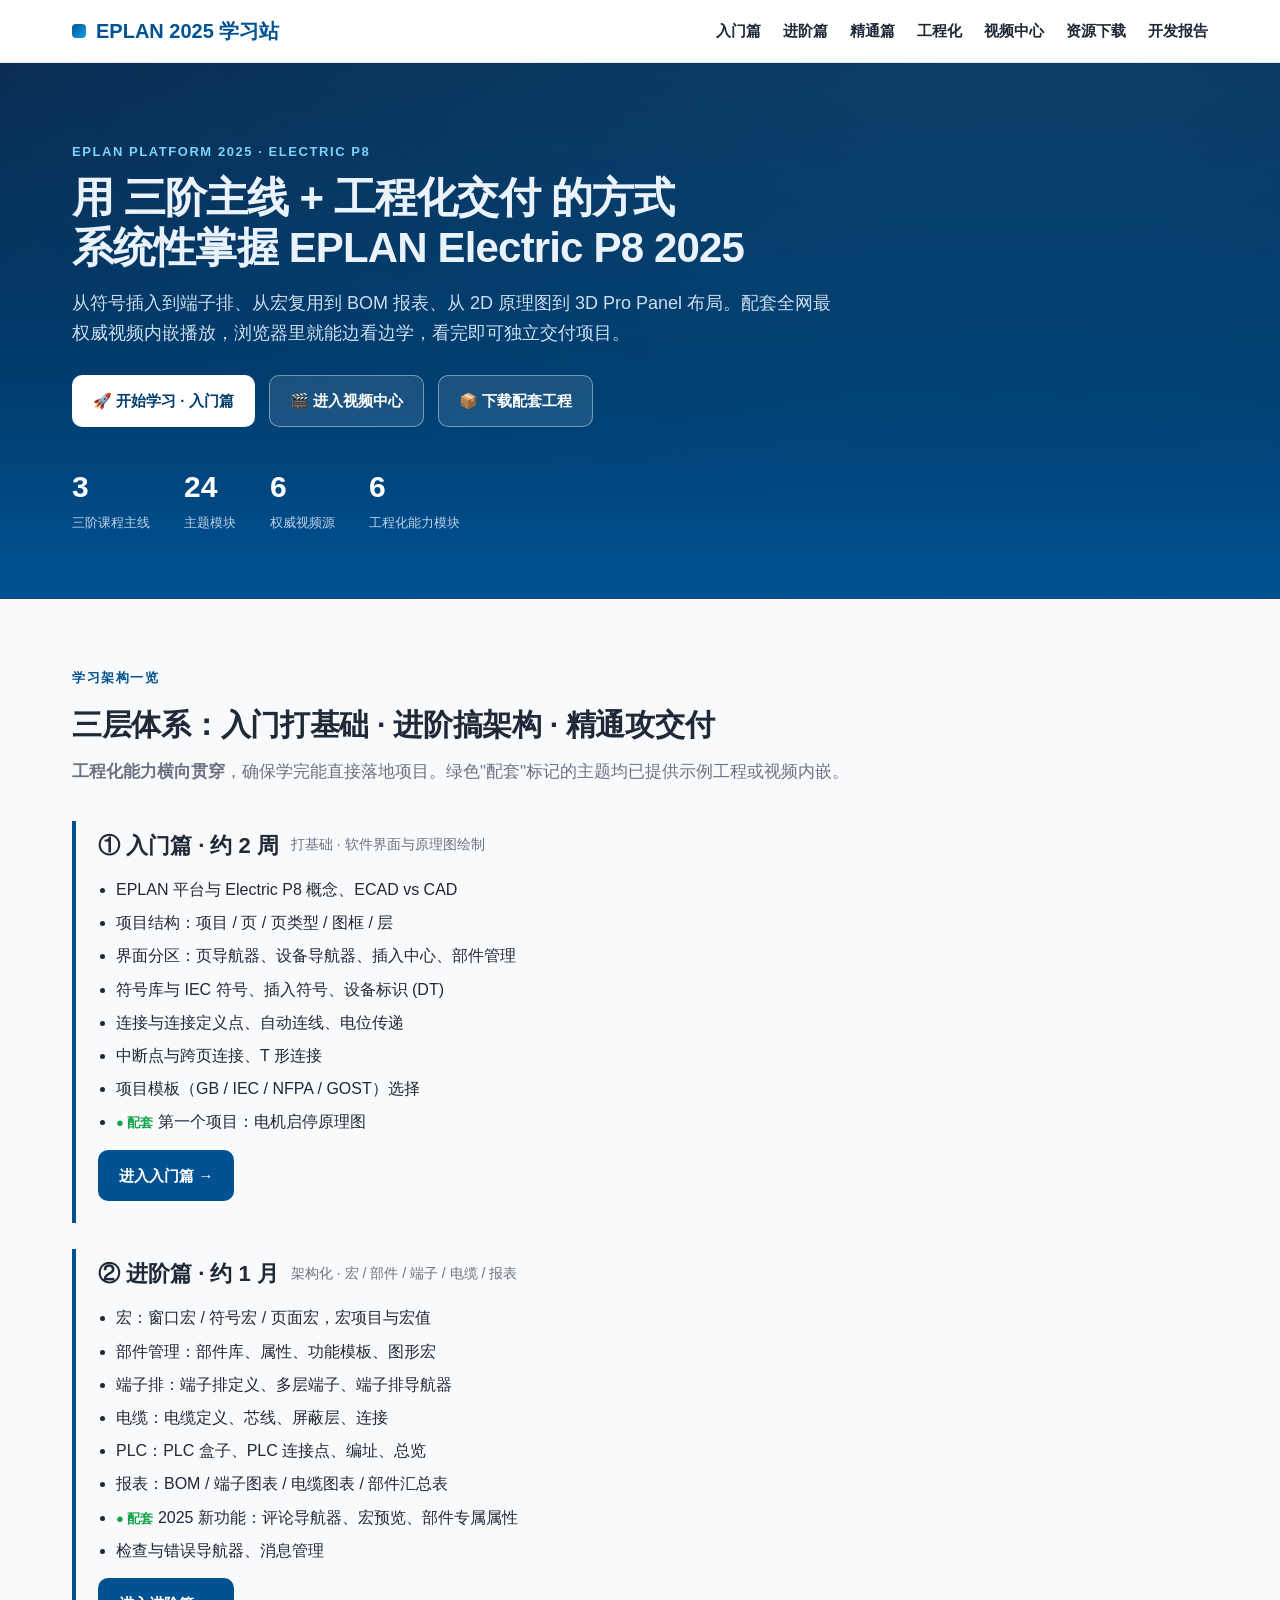
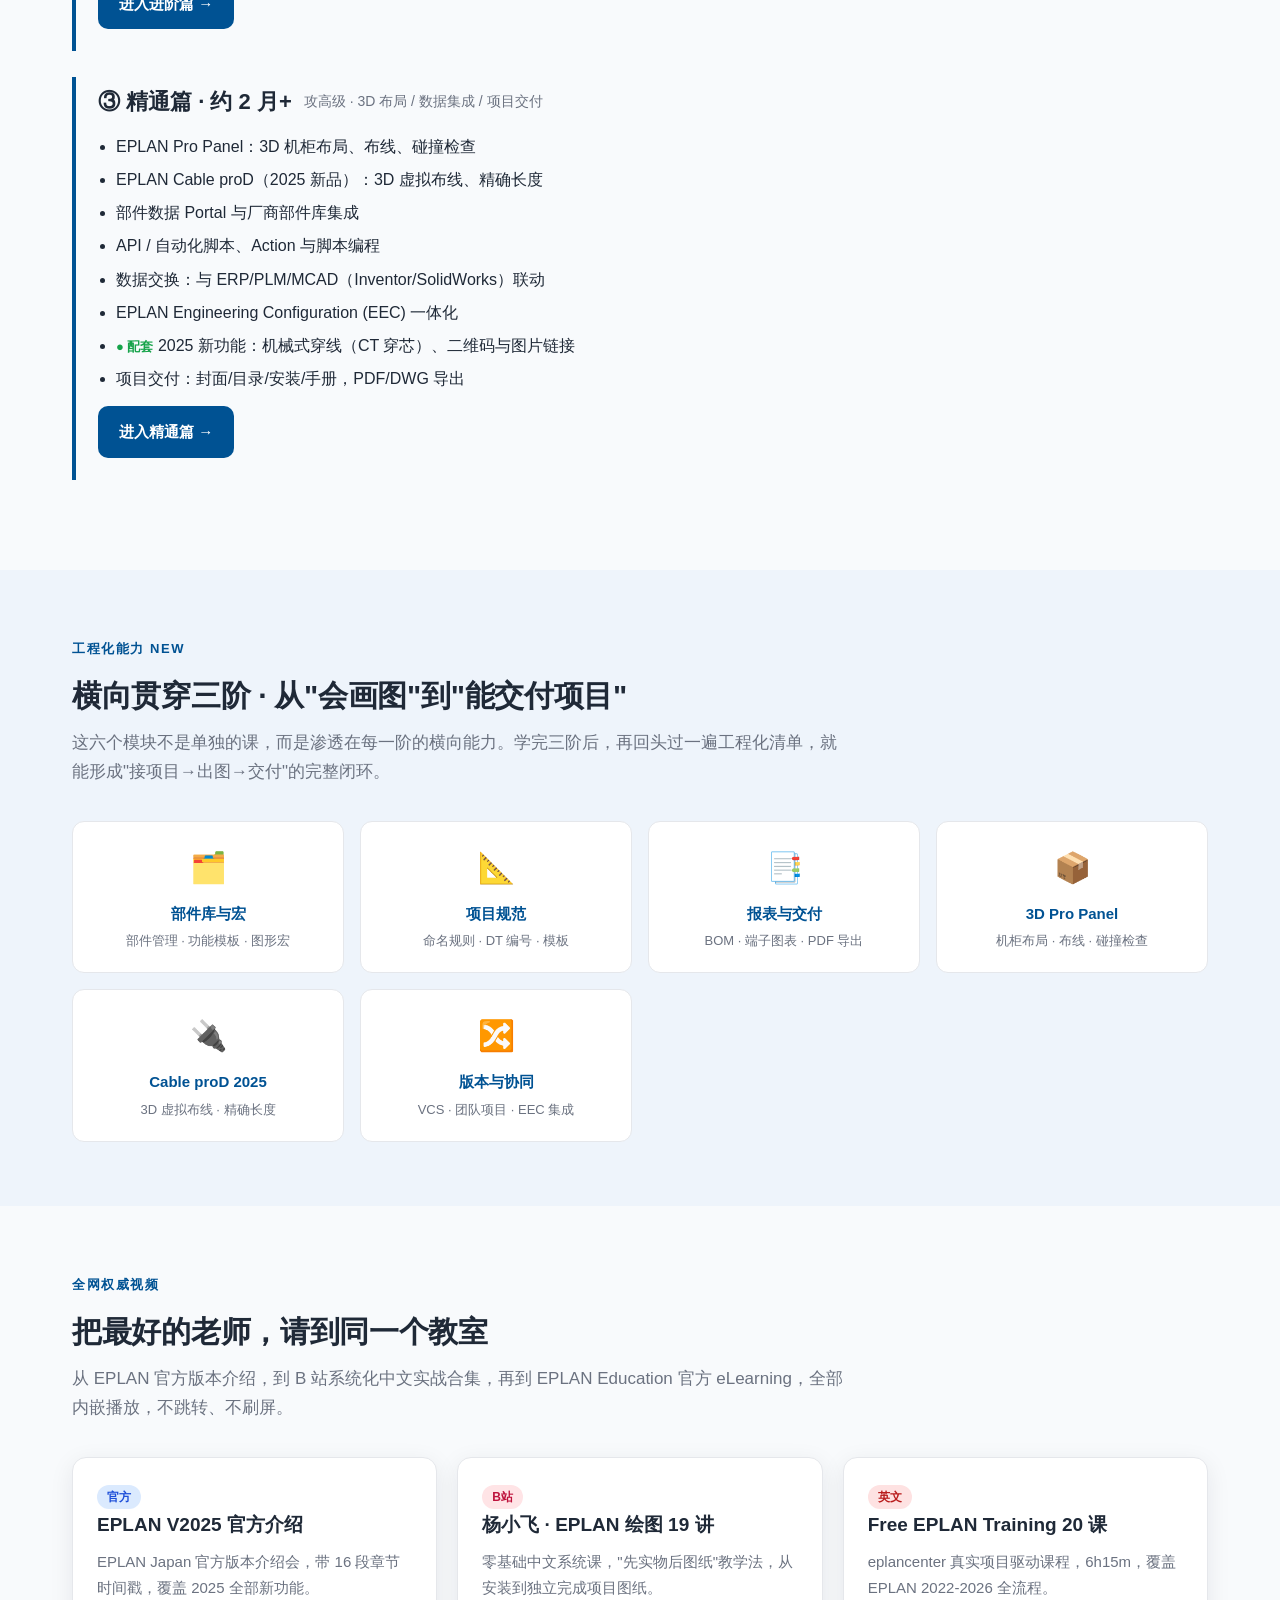
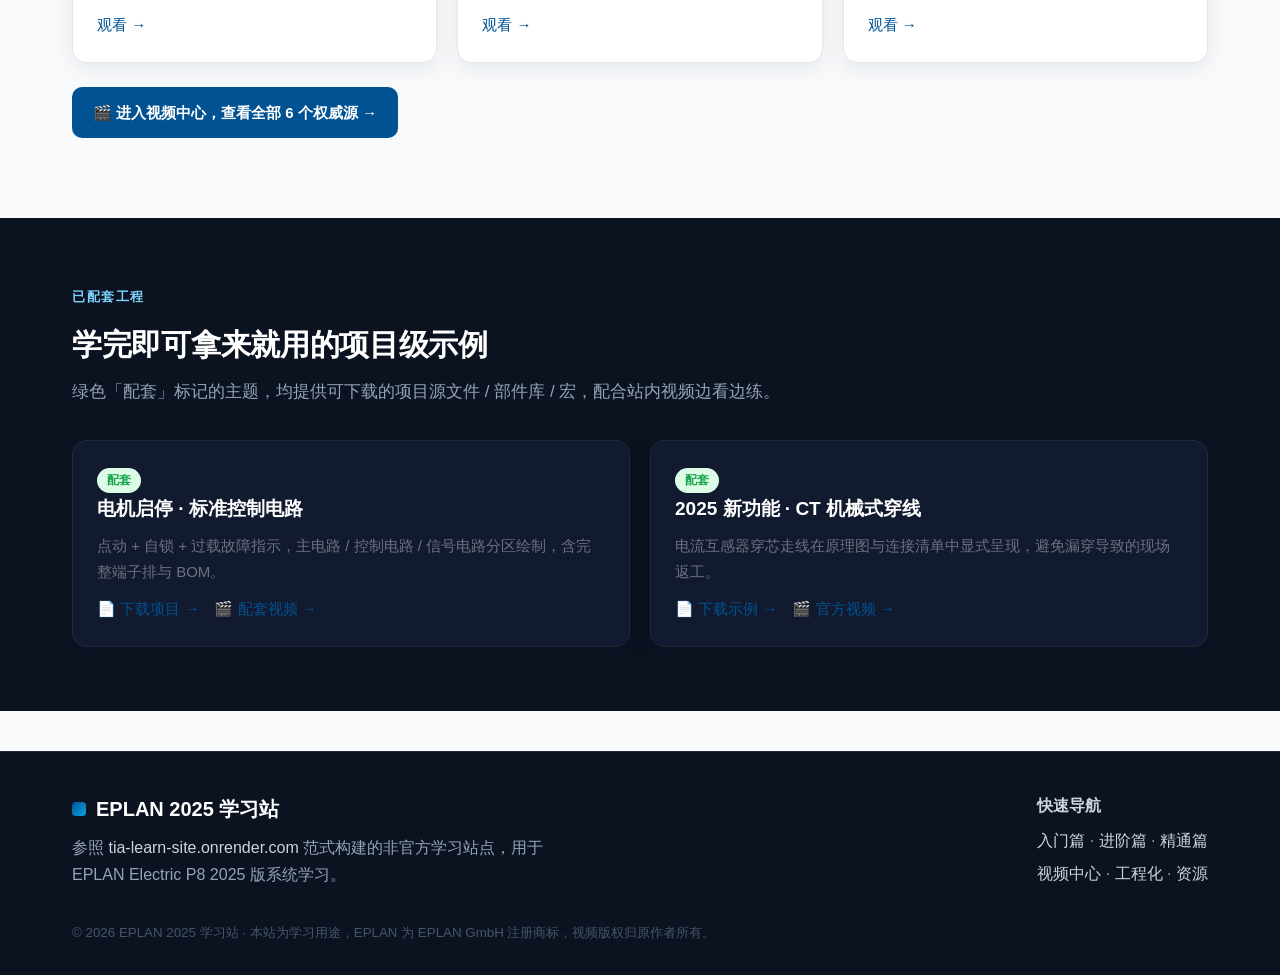
==== index.html @ db2e92e4 "init: EPLAN 2025 学习站 参照 tia-learn-site.onrender.com 范式构建的 EPLAN Electric P8 2025 静态学习站点，三阶主线(入门/进阶/精" ====
<!DOCTYPE html>
<html lang="zh-CN">
<head>
<meta charset="UTF-8">
<meta name="viewport" content="width=device-width, initial-scale=1.0">
<title>EPLAN 2025 学习站 · 三阶主线 + 工程化交付，系统掌握电气设计 ECAD</title>
<meta name="description" content="系统学习 EPLAN Electric P8 2025 版：入门 / 进阶 / 精通三阶主线，工程化能力横向贯穿，全网权威视频内嵌播放。">
<link rel="stylesheet" href="css/style.css">
</head>
<body>

<header class="nav">
  <div class="nav-inner">
    <a class="brand" href="index.html"><span class="dot"></span>EPLAN 2025 学习站</a>
    <nav class="nav-links">
      <a href="courses/beginner.html">入门篇</a>
      <a href="courses/intermediate.html">进阶篇</a>
      <a href="courses/advanced.html">精通篇</a>
      <a href="engineering/index.html">工程化</a>
      <a href="videos/index.html">视频中心</a>
      <a href="resources/index.html">资源下载</a>
      <a href="DEV_REPORT.md" target="_blank">开发报告</a>
    </nav>
  </div>
</header>

<section class="hero">
  <div class="wrap">
    <span class="eyebrow" style="color:#7dd3fc">EPLAN Platform 2025 · Electric P8</span>
    <h1>用 三阶主线 + 工程化交付 的方式<br>系统性掌握 EPLAN Electric P8 2025</h1>
    <p>从符号插入到端子排、从宏复用到 BOM 报表、从 2D 原理图到 3D Pro Panel 布局。配套全网最权威视频内嵌播放，浏览器里就能边看边学，看完即可独立交付项目。</p>
    <div class="cta">
      <a class="btn btn-primary" href="courses/beginner.html">🚀 开始学习 · 入门篇</a>
      <a class="btn btn-ghost" href="videos/index.html">🎬 进入视频中心</a>
      <a class="btn btn-ghost" href="resources/index.html">📦 下载配套工程</a>
    </div>
    <div class="stats">
      <div><div class="num">3</div><div class="lbl">三阶课程主线</div></div>
      <div><div class="num">24</div><div class="lbl">主题模块</div></div>
      <div><div class="num">6</div><div class="lbl">权威视频源</div></div>
      <div><div class="num">6</div><div class="lbl">工程化能力模块</div></div>
    </div>
  </div>
</section>

<main>

  <!-- 学习架构一览 -->
  <section class="section">
    <div class="wrap">
      <span class="eyebrow">学习架构一览</span>
      <h2>三层体系：入门打基础 · 进阶搞架构 · 精通攻交付</h2>
      <p class="lead"><strong>工程化能力横向贯穿</strong>，确保学完能直接落地项目。绿色"配套"标记的主题均已提供示例工程或视频内嵌。</p>

      <div class="stage">
        <div class="title"><h3>① 入门篇 · 约 2 周</h3><span class="meta">打基础 · 软件界面与原理图绘制</span></div>
        <ul>
          <li>EPLAN 平台与 Electric P8 概念、ECAD vs CAD</li>
          <li>项目结构：项目 / 页 / 页类型 / 图框 / 层</li>
          <li>界面分区：页导航器、设备导航器、插入中心、部件管理</li>
          <li>符号库与 IEC 符号、插入符号、设备标识 (DT)</li>
          <li>连接与连接定义点、自动连线、电位传递</li>
          <li>中断点与跨页连接、T 形连接</li>
          <li>项目模板（GB / IEC / NFPA / GOST）选择</li>
          <li><span class="配套-mark">● 配套</span> 第一个项目：电机启停原理图</li>
        </ul>
        <p style="margin-top:14px"><a class="btn btn-brand" href="courses/beginner.html">进入入门篇 →</a></p>
      </div>

      <div class="stage">
        <div class="title"><h3>② 进阶篇 · 约 1 月</h3><span class="meta">架构化 · 宏 / 部件 / 端子 / 电缆 / 报表</span></div>
        <ul>
          <li>宏：窗口宏 / 符号宏 / 页面宏，宏项目与宏值</li>
          <li>部件管理：部件库、属性、功能模板、图形宏</li>
          <li>端子排：端子排定义、多层端子、端子排导航器</li>
          <li>电缆：电缆定义、芯线、屏蔽层、连接</li>
          <li>PLC：PLC 盒子、PLC 连接点、编址、总览</li>
          <li>报表：BOM / 端子图表 / 电缆图表 / 部件汇总表</li>
          <li><span class="配套-mark">● 配套</span> 2025 新功能：评论导航器、宏预览、部件专属属性</li>
          <li>检查与错误导航器、消息管理</li>
        </ul>
        <p style="margin-top:14px"><a class="btn btn-brand" href="courses/intermediate.html">进入进阶篇 →</a></p>
      </div>

      <div class="stage">
        <div class="title"><h3>③ 精通篇 · 约 2 月+</h3><span class="meta">攻高级 · 3D 布局 / 数据集成 / 项目交付</span></div>
        <ul>
          <li>EPLAN Pro Panel：3D 机柜布局、布线、碰撞检查</li>
          <li>EPLAN Cable proD（2025 新品）：3D 虚拟布线、精确长度</li>
          <li>部件数据 Portal 与厂商部件库集成</li>
          <li>API / 自动化脚本、Action 与脚本编程</li>
          <li>数据交换：与 ERP/PLM/MCAD（Inventor/SolidWorks）联动</li>
          <li>EPLAN Engineering Configuration (EEC) 一体化</li>
          <li><span class="配套-mark">● 配套</span> 2025 新功能：机械式穿线（CT 穿芯）、二维码与图片链接</li>
          <li>项目交付：封面/目录/安装/手册，PDF/DWG 导出</li>
        </ul>
        <p style="margin-top:14px"><a class="btn btn-brand" href="courses/advanced.html">进入精通篇 →</a></p>
      </div>
    </div>
  </section>

  <!-- 工程化能力 -->
  <section class="section" style="background:#eef4fb">
    <div class="wrap">
      <span class="eyebrow">工程化能力 NEW</span>
      <h2>横向贯穿三阶 · 从"会画图"到"能交付项目"</h2>
      <p class="lead">这六个模块不是单独的课，而是渗透在每一阶的横向能力。学完三阶后，再回头过一遍工程化清单，就能形成"接项目→出图→交付"的完整闭环。</p>
      <div class="eng-grid">
        <a class="eng-card" href="engineering/index.html#parts">
          <div class="ico">🗂️</div>
          <h4>部件库与宏</h4>
          <p>部件管理 · 功能模板 · 图形宏</p>
        </a>
        <a class="eng-card" href="engineering/index.html#spec">
          <div class="ico">📐</div>
          <h4>项目规范</h4>
          <p>命名规则 · DT 编号 · 模板</p>
        </a>
        <a class="eng-card" href="engineering/index.html#report">
          <div class="ico">📑</div>
          <h4>报表与交付</h4>
          <p>BOM · 端子图表 · PDF 导出</p>
        </a>
        <a class="eng-card" href="engineering/index.html#propanel">
          <div class="ico">📦</div>
          <h4>3D Pro Panel</h4>
          <p>机柜布局 · 布线 · 碰撞检查</p>
        </a>
        <a class="eng-card" href="engineering/index.html#cable">
          <div class="ico">🔌</div>
          <h4>Cable proD 2025</h4>
          <p>3D 虚拟布线 · 精确长度</p>
        </a>
        <a class="eng-card" href="engineering/index.html#vcs">
          <div class="ico">🔀</div>
          <h4>版本与协同</h4>
          <p>VCS · 团队项目 · EEC 集成</p>
        </a>
      </div>
    </div>
  </section>

  <!-- 视频入口 -->
  <section class="section">
    <div class="wrap">
      <span class="eyebrow">全网权威视频</span>
      <h2>把最好的老师，请到同一个教室</h2>
      <p class="lead">从 EPLAN 官方版本介绍，到 B 站系统化中文实战合集，再到 EPLAN Education 官方 eLearning，全部内嵌播放，不跳转、不刷屏。</p>
      <div class="grid g3">
        <div class="card">
          <span class="badge official">官方</span>
          <h3>EPLAN V2025 官方介绍</h3>
          <p>EPLAN Japan 官方版本介绍会，带 16 段章节时间戳，覆盖 2025 全部新功能。</p>
          <p style="margin-top:12px"><a href="videos/index.html#v1">观看 →</a></p>
        </div>
        <div class="card">
          <span class="badge bili">B站</span>
          <h3>杨小飞 · EPLAN 绘图 19 讲</h3>
          <p>零基础中文系统课，"先实物后图纸"教学法，从安装到独立完成项目图纸。</p>
          <p style="margin-top:12px"><a href="videos/index.html#v2">观看 →</a></p>
        </div>
        <div class="card">
          <span class="badge yt">英文</span>
          <h3>Free EPLAN Training 20 课</h3>
          <p>eplancenter 真实项目驱动课程，6h15m，覆盖 EPLAN 2022-2026 全流程。</p>
          <p style="margin-top:12px"><a href="videos/index.html#v3">观看 →</a></p>
        </div>
      </div>
      <p style="margin-top:24px"><a class="btn btn-brand" href="videos/index.html">🎬 进入视频中心，查看全部 6 个权威源 →</a></p>
    </div>
  </section>

  <!-- 已配套可交互工程 -->
  <section class="section" style="background:#0b1220;color:#e2e8f0">
    <div class="wrap">
      <span class="eyebrow" style="color:#7dd3fc">已配套工程</span>
      <h2 style="color:#fff">学完即可拿来就用的项目级示例</h2>
      <p class="lead" style="color:#94a3b8">绿色「配套」标记的主题，均提供可下载的项目源文件 / 部件库 / 宏，配合站内视频边看边练。</p>
      <div class="grid g2">
        <div class="card" style="background:#111a2e;border-color:#1f2937;color:#cbd5e1">
          <span class="badge 配套">配套</span>
          <h3 style="color:#fff">电机启停 · 标准控制电路</h3>
          <p>点动 + 自锁 + 过载故障指示，主电路 / 控制电路 / 信号电路分区绘制，含完整端子排与 BOM。</p>
          <p style="margin-top:12px"><a href="resources/index.html#motor">📄 下载项目 →</a>　<a href="videos/index.html#v2-6">🎬 配套视频 →</a></p>
        </div>
        <div class="card" style="background:#111a2e;border-color:#1f2937;color:#cbd5e1">
          <span class="badge 配套">配套</span>
          <h3 style="color:#fff">2025 新功能 · CT 机械式穿线</h3>
          <p>电流互感器穿芯走线在原理图与连接清单中显式呈现，避免漏穿导致的现场返工。</p>
          <p style="margin-top:12px"><a href="resources/index.html#ct">📄 下载示例 →</a>　<a href="videos/index.html#v5">🎬 官方视频 →</a></p>
        </div>
      </div>
    </div>
  </section>

</main>

<footer class="footer">
  <div class="wrap">
    <div>
      <a class="brand" href="index.html" style="color:#fff"><span class="dot"></span>EPLAN 2025 学习站</a>
      <p style="margin-top:8px;max-width:520px">参照 <a href="https://tia-learn-site.onrender.com/" target="_blank">tia-learn-site.onrender.com</a> 范式构建的非官方学习站点，用于 EPLAN Electric P8 2025 版系统学习。</p>
    </div>
    <div>
      <p style="margin:0 0 8px;font-weight:700;color:#cbd5e1">快速导航</p>
      <p style="margin:0"><a href="courses/beginner.html">入门篇</a> · <a href="courses/intermediate.html">进阶篇</a> · <a href="courses/advanced.html">精通篇</a></p>
      <p style="margin:6px 0 0"><a href="videos/index.html">视频中心</a> · <a href="engineering/index.html">工程化</a> · <a href="resources/index.html">资源</a></p>
    </div>
  </div>
  <div class="wrap"><small>© 2026 EPLAN 2025 学习站 · 本站为学习用途，EPLAN 为 EPLAN GmbH 注册商标，视频版权归原作者所有。</small></div>
</footer>

</body>
</html>
---- css/style.css ----
/* EPLAN 2025 学习站 · 统一样式 */
:root{
  --brand:#005293;        /* EPLAN 品牌蓝 */
  --brand-dark:#003d6e;
  --ink:#1f2937;          /* 工程灰 */
  --muted:#6b7280;
  --line:#e5e7eb;
  --bg:#f8fafc;
  --card:#ffffff;
  --accent:#0ea5e9;
  --配套:#16a34a;          /* 配套标记绿 */
  --配套-bg:#dcfce7;
  --warn:#d97706;
  --radius:14px;
  --shadow:0 6px 24px rgba(15,23,42,.08);
  --shadow-lg:0 14px 40px rgba(15,23,42,.12);
}
*{box-sizing:border-box}
html{scroll-behavior:smooth}
body{
  margin:0;
  font-family:"PingFang SC","Microsoft YaHei","Segoe UI",Roboto,-apple-system,BlinkMacSystemFont,sans-serif;
  color:var(--ink);
  background:var(--bg);
  line-height:1.7;
  -webkit-font-smoothing:antialiased;
}
a{color:var(--brand);text-decoration:none}
a:hover{color:var(--brand-dark);text-decoration:underline}
img{max-width:100%;display:block}
code,pre,.mono{font-family:"JetBrains Mono","Consolas","Courier New",monospace}

/* 顶部导航 */
.nav{
  position:sticky;top:0;z-index:50;
  background:rgba(255,255,255,.92);
  backdrop-filter:saturate(180%) blur(10px);
  border-bottom:1px solid var(--line);
}
.nav-inner{
  max-width:1180px;margin:0 auto;padding:14px 22px;
  display:flex;align-items:center;gap:26px;
}
.brand{display:flex;align-items:center;gap:10px;font-weight:800;font-size:20px;color:var(--brand)}
.brand .dot{width:14px;height:14px;border-radius:4px;background:linear-gradient(135deg,var(--brand),var(--accent))}
.nav-links{display:flex;gap:22px;margin-left:auto;flex-wrap:wrap}
.nav-links a{color:var(--ink);font-weight:600;font-size:15px}
.nav-links a:hover{color:var(--brand);text-decoration:none}

/* 通用容器 */
.wrap{max-width:1180px;margin:0 auto;padding:0 22px}
.section{padding:64px 0}
.section h2{font-size:30px;margin:0 0 8px;letter-spacing:-.01em}
.section .lead{color:var(--muted);font-size:17px;margin:0 0 34px;max-width:780px}
.eyebrow{display:inline-block;color:var(--brand);font-weight:700;letter-spacing:.12em;font-size:13px;text-transform:uppercase;margin-bottom:10px}

/* Hero */
.hero{
  background:
    radial-gradient(1200px 500px at 80% -10%,rgba(14,165,233,.18),transparent),
    linear-gradient(180deg,#0a2a4f 0%,var(--brand-dark) 60%,var(--brand) 100%);
  color:#eaf2fb;
  padding:74px 0 64px;
  border-bottom:1px solid rgba(255,255,255,.08);
}
.hero h1{font-size:42px;line-height:1.2;margin:0 0 14px;max-width:880px;letter-spacing:-.02em}
.hero p{font-size:18px;color:#cdddf0;margin:0 0 26px;max-width:760px}
.hero .cta{display:flex;gap:14px;flex-wrap:wrap}
.btn{
  display:inline-flex;align-items:center;gap:8px;
  padding:12px 20px;border-radius:10px;font-weight:700;font-size:15px;
  border:1px solid transparent;cursor:pointer;text-decoration:none;
  transition:transform .15s,box-shadow .15s;
}
.btn:hover{text-decoration:none;transform:translateY(-1px)}
.btn-primary{background:#fff;color:var(--brand-dark)}
.btn-primary:hover{box-shadow:0 10px 24px rgba(0,0,0,.25)}
.btn-ghost{background:rgba(255,255,255,.1);color:#fff;border-color:rgba(255,255,255,.4)}
.btn-ghost:hover{background:rgba(255,255,255,.18)}
.btn-brand{background:var(--brand);color:#fff}
.btn-brand:hover{background:var(--brand-dark)}

/* 统计条 */
.stats{display:flex;gap:34px;flex-wrap:wrap;margin-top:34px}
.stats .num{font-size:30px;font-weight:800;color:#fff}
.stats .lbl{font-size:13px;color:#bcd2ea}

/* 卡片网格 */
.grid{display:grid;gap:20px}
.g3{grid-template-columns:repeat(3,1fr)}
.g2{grid-template-columns:repeat(2,1fr)}
.card{
  background:var(--card);border:1px solid var(--line);border-radius:var(--radius);
  padding:24px;box-shadow:var(--shadow);transition:transform .18s,box-shadow .18s;
}
.card:hover{transform:translateY(-3px);box-shadow:var(--shadow-lg)}
.card h3{margin:0 0 8px;font-size:19px}
.card p{margin:0;color:var(--muted);font-size:15px}
.card .tag{display:inline-block;font-size:12px;font-weight:700;color:var(--配套);background:var(--配套-bg);padding:2px 10px;border-radius:999px;margin-bottom:10px}
.card .num-badge{display:inline-flex;align-items:center;justify-content:center;width:34px;height:34px;border-radius:9px;background:var(--brand);color:#fff;font-weight:800;margin-bottom:12px}

/* 三阶主线 */
.stage{
  border-left:4px solid var(--brand);padding:6px 0 6px 22px;margin-bottom:26px;
}
.stage .title{display:flex;align-items:center;gap:12px;flex-wrap:wrap}
.stage h3{margin:0;font-size:22px}
.stage .meta{color:var(--muted);font-size:14px}
.stage ul{margin:12px 0 0;padding-left:18px}
.stage li{margin:6px 0}
.stage .配套-mark{color:var(--配套);font-weight:700;font-size:13px}

/* 工程化能力横向模块 */
.eng-grid{display:grid;grid-template-columns:repeat(4,1fr);gap:16px}
.eng-card{
  background:var(--card);border:1px solid var(--line);border-radius:12px;padding:20px;text-align:center;
  transition:transform .15s,box-shadow .15s;
}
.eng-card:hover{transform:translateY(-2px);box-shadow:var(--shadow)}
.eng-card .ico{font-size:30px;margin-bottom:8px}
.eng-card h4{margin:6px 0 4px;font-size:15px}
.eng-card p{margin:0;font-size:13px;color:var(--muted)}

/* 视频区 */
.video-frame{
  position:relative;width:100%;padding-top:56.25%;border-radius:12px;overflow:hidden;
  background:#000;box-shadow:var(--shadow-lg);border:1px solid var(--line);
}
.video-frame iframe{position:absolute;inset:0;width:100%;height:100%;border:0}
.video-card{background:var(--card);border:1px solid var(--line);border-radius:var(--radius);overflow:hidden;box-shadow:var(--shadow)}
.video-card .body{padding:18px 20px}
.video-card h3{margin:0 0 6px;font-size:18px}
.video-card .meta{display:flex;gap:10px;flex-wrap:wrap;color:var(--muted);font-size:13px;margin-bottom:10px}
.badge{display:inline-block;font-size:12px;font-weight:700;padding:2px 10px;border-radius:999px}
.badge.official{background:#dbeafe;color:#1d4ed8}
.badge.bili{background:#ffe4e6;color:#be123c}
.badge.yt{background:#fee2e2;color:#b91c1c}
.badge.vimeo{background:#e0e7ff;color:#4338ca}
.badge.配套{background:var(--配套-bg);color:var(--配套)}

/* 章节时间戳列表 */
.chapters{margin-top:14px;border-top:1px dashed var(--line);padding-top:12px}
.chapters li{margin:6px 0;font-size:14px;color:var(--ink);cursor:pointer}
.chapters li:hover{color:var(--brand)}
.chapters .t{display:inline-block;width:60px;color:var(--muted);font-family:"JetBrains Mono",monospace;font-size:13px}

/* 播放列表 */
.playlist{display:flex;flex-direction:column;gap:10px}
.playlist .item{
  display:flex;gap:12px;padding:10px 12px;border:1px solid var(--line);border-radius:10px;background:#fff;cursor:pointer;
  transition:background .15s,border-color .15s;
}
.playlist .item:hover{background:#f1f5f9;border-color:var(--brand)}
.playlist .item.active{background:#eff6ff;border-color:var(--brand)}
.playlist .item .idx{font-weight:800;color:var(--brand);min-width:26px}
.playlist .item .ttl{font-weight:600;font-size:14px}
.playlist .item .dur{color:var(--muted);font-size:12px;margin-left:auto}

/* 引导卡片（外链课程） */
.link-card{
  display:flex;gap:16px;align-items:flex-start;background:#fff;border:1px solid var(--line);
  border-radius:12px;padding:18px 20px;transition:transform .15s,box-shadow .15s;
}
.link-card:hover{transform:translateY(-2px);box-shadow:var(--shadow)}
.link-card .ico{font-size:28px}
.link-card h4{margin:0 0 4px}
.link-card p{margin:0;color:var(--muted);font-size:14px}

/* 页脚 */
.footer{background:#0b1220;color:#94a3b8;padding:40px 0 30px;margin-top:40px;border-top:1px solid #1f2937}
.footer a{color:#cbd5e1}
.footer .wrap{display:flex;justify-content:space-between;gap:20px;flex-wrap:wrap}
.footer small{display:block;margin-top:18px;color:#475569}

/* 标签切换 */
.tabs{display:flex;gap:8px;flex-wrap:wrap;margin-bottom:22px}
.tab{
  padding:9px 16px;border-radius:999px;border:1px solid var(--line);background:#fff;cursor:pointer;
  font-weight:600;font-size:14px;color:var(--ink);transition:all .15s;
}
.tab.active{background:var(--brand);color:#fff;border-color:var(--brand)}
.tab:hover{border-color:var(--brand)}
.panel{display:none}
.panel.active{display:block}

/* 响应式 */
@media (max-width:1024px){
  .g3{grid-template-columns:repeat(2,1fr)}
  .eng-grid{grid-template-columns:repeat(2,1fr)}
}
@media (max-width:768px){
  .hero h1{font-size:30px}
  .hero p{font-size:16px}
  .g3,.g2,.eng-grid{grid-template-columns:1fr}
  .nav-inner{flex-wrap:wrap;gap:14px}
  .nav-links{margin-left:0;width:100%;justify-content:flex-start}
  .section h2{font-size:24px}
}
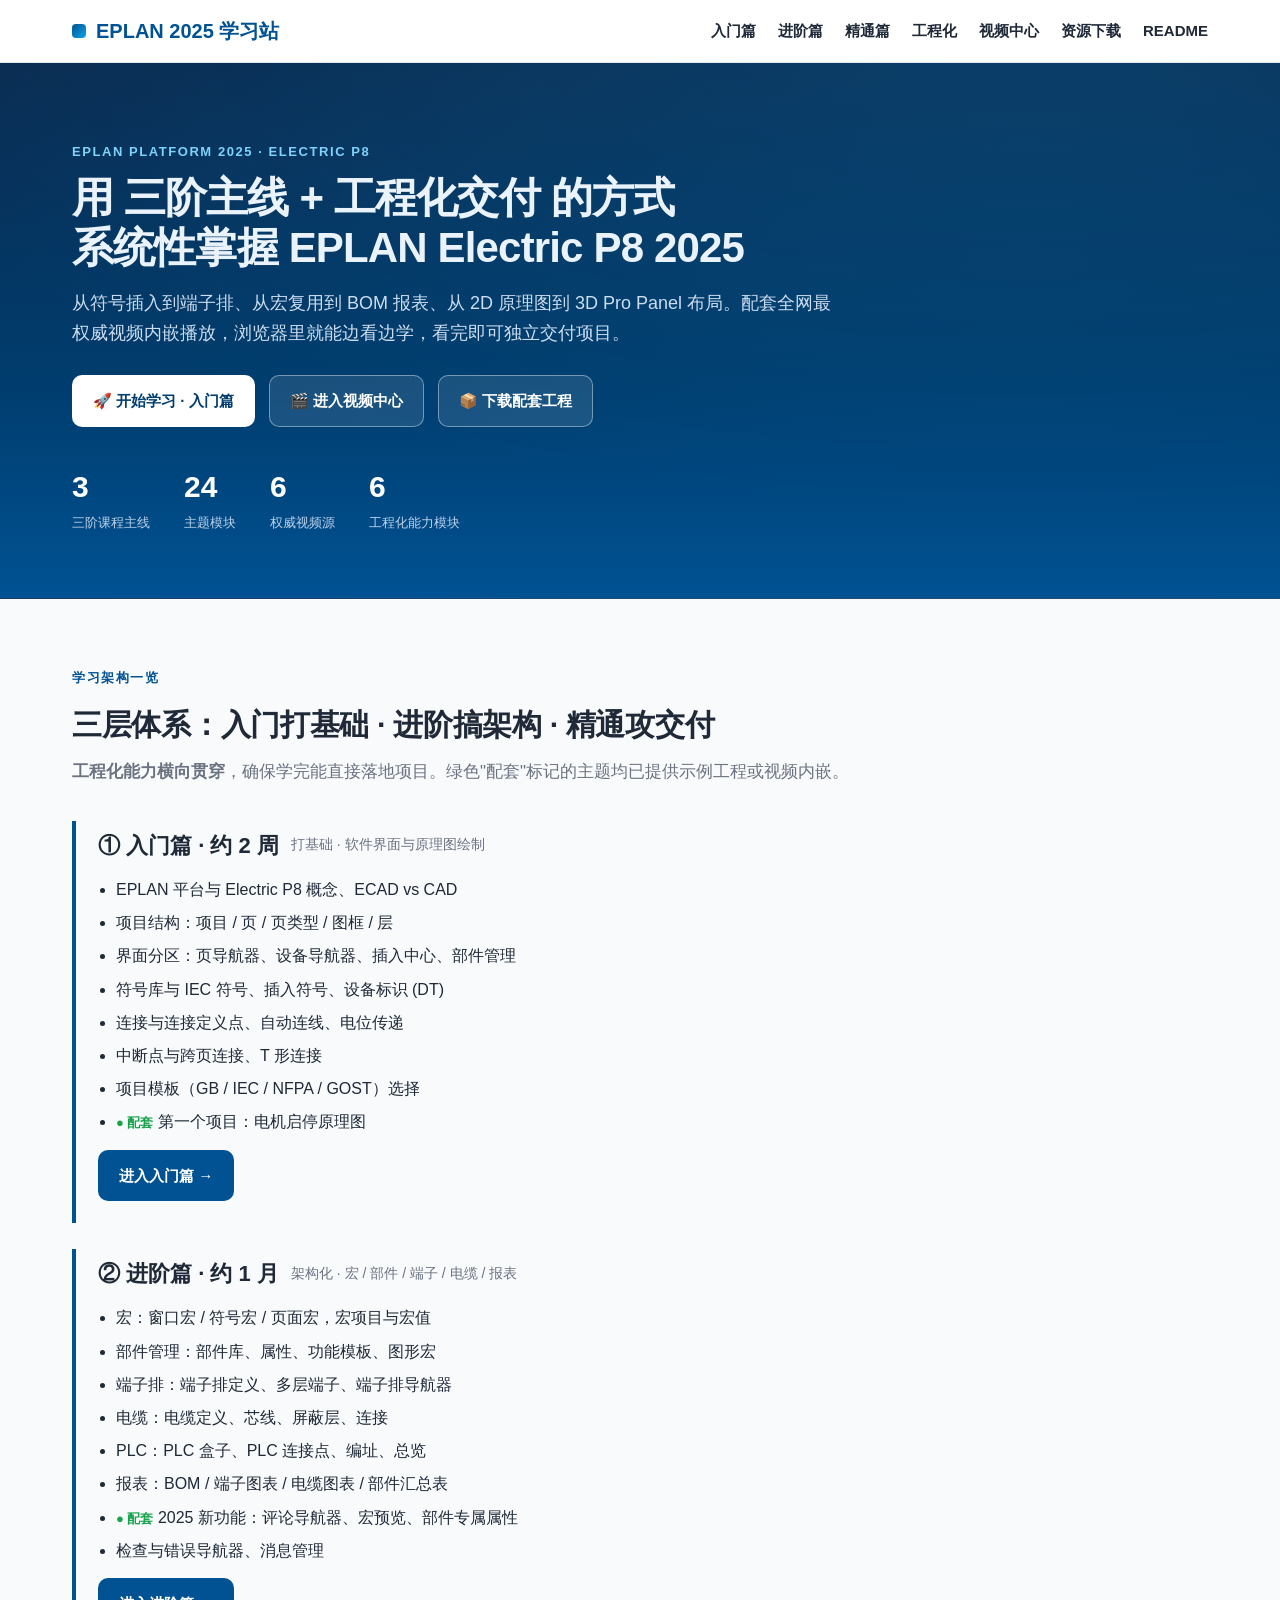
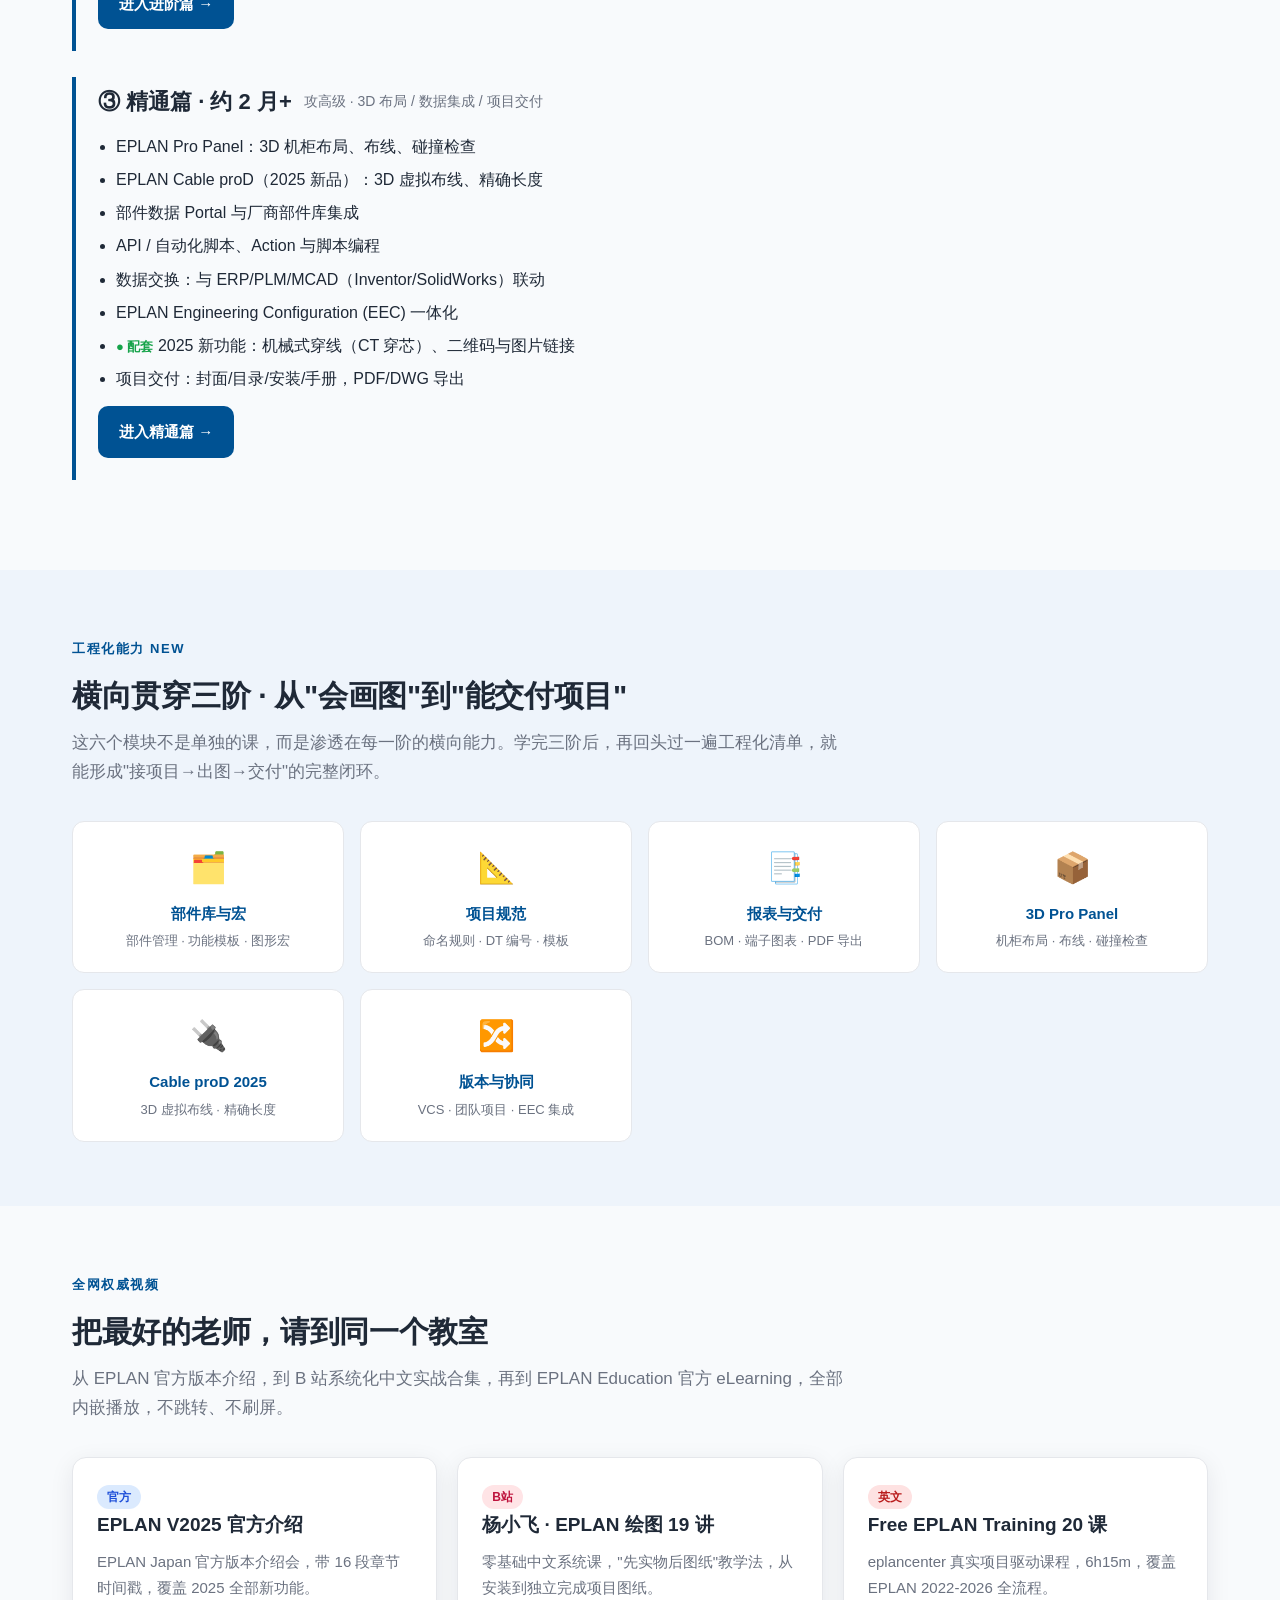
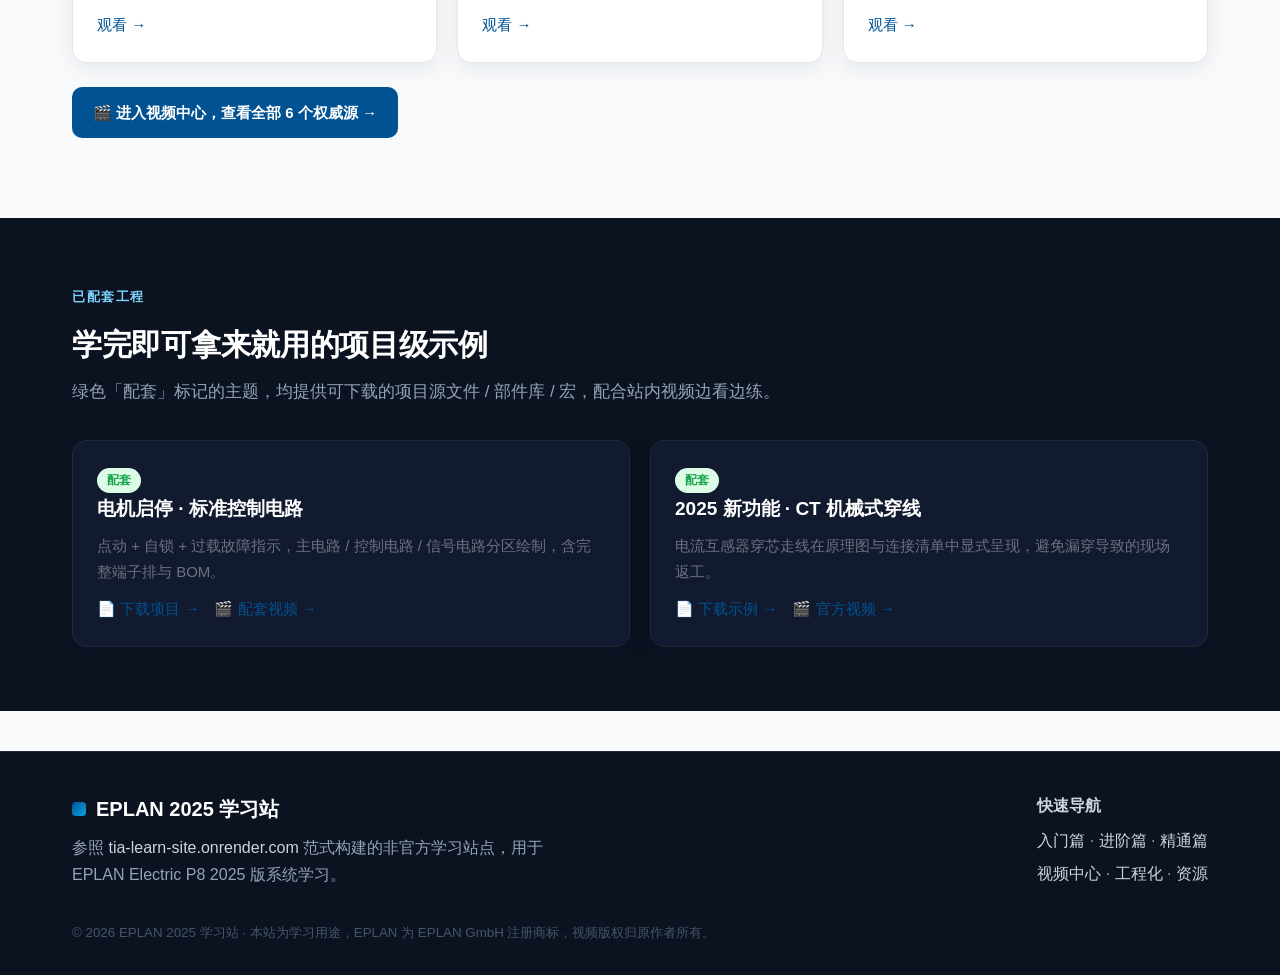
==== commit 17f022dc: "docs: 合并开发报告到 README 并删除 DEV_REPORT.md - README.md 新增项目说明/快速开始/站点结构/视频源表/部署章节，并整合完整开发报告  - 删除 DEV_RE" ====
--- a/index.html
+++ b/index.html
@@ -19,7 +19,7 @@
       <a href="engineering/index.html">工程化</a>
       <a href="videos/index.html">视频中心</a>
       <a href="resources/index.html">资源下载</a>
-      <a href="DEV_REPORT.md" target="_blank">开发报告</a>
+      <a href="https://github.com/lbl1988/EPLAN2025_Learn_Site#开发报告" target="_blank">README</a>
     </nav>
   </div>
 </header>
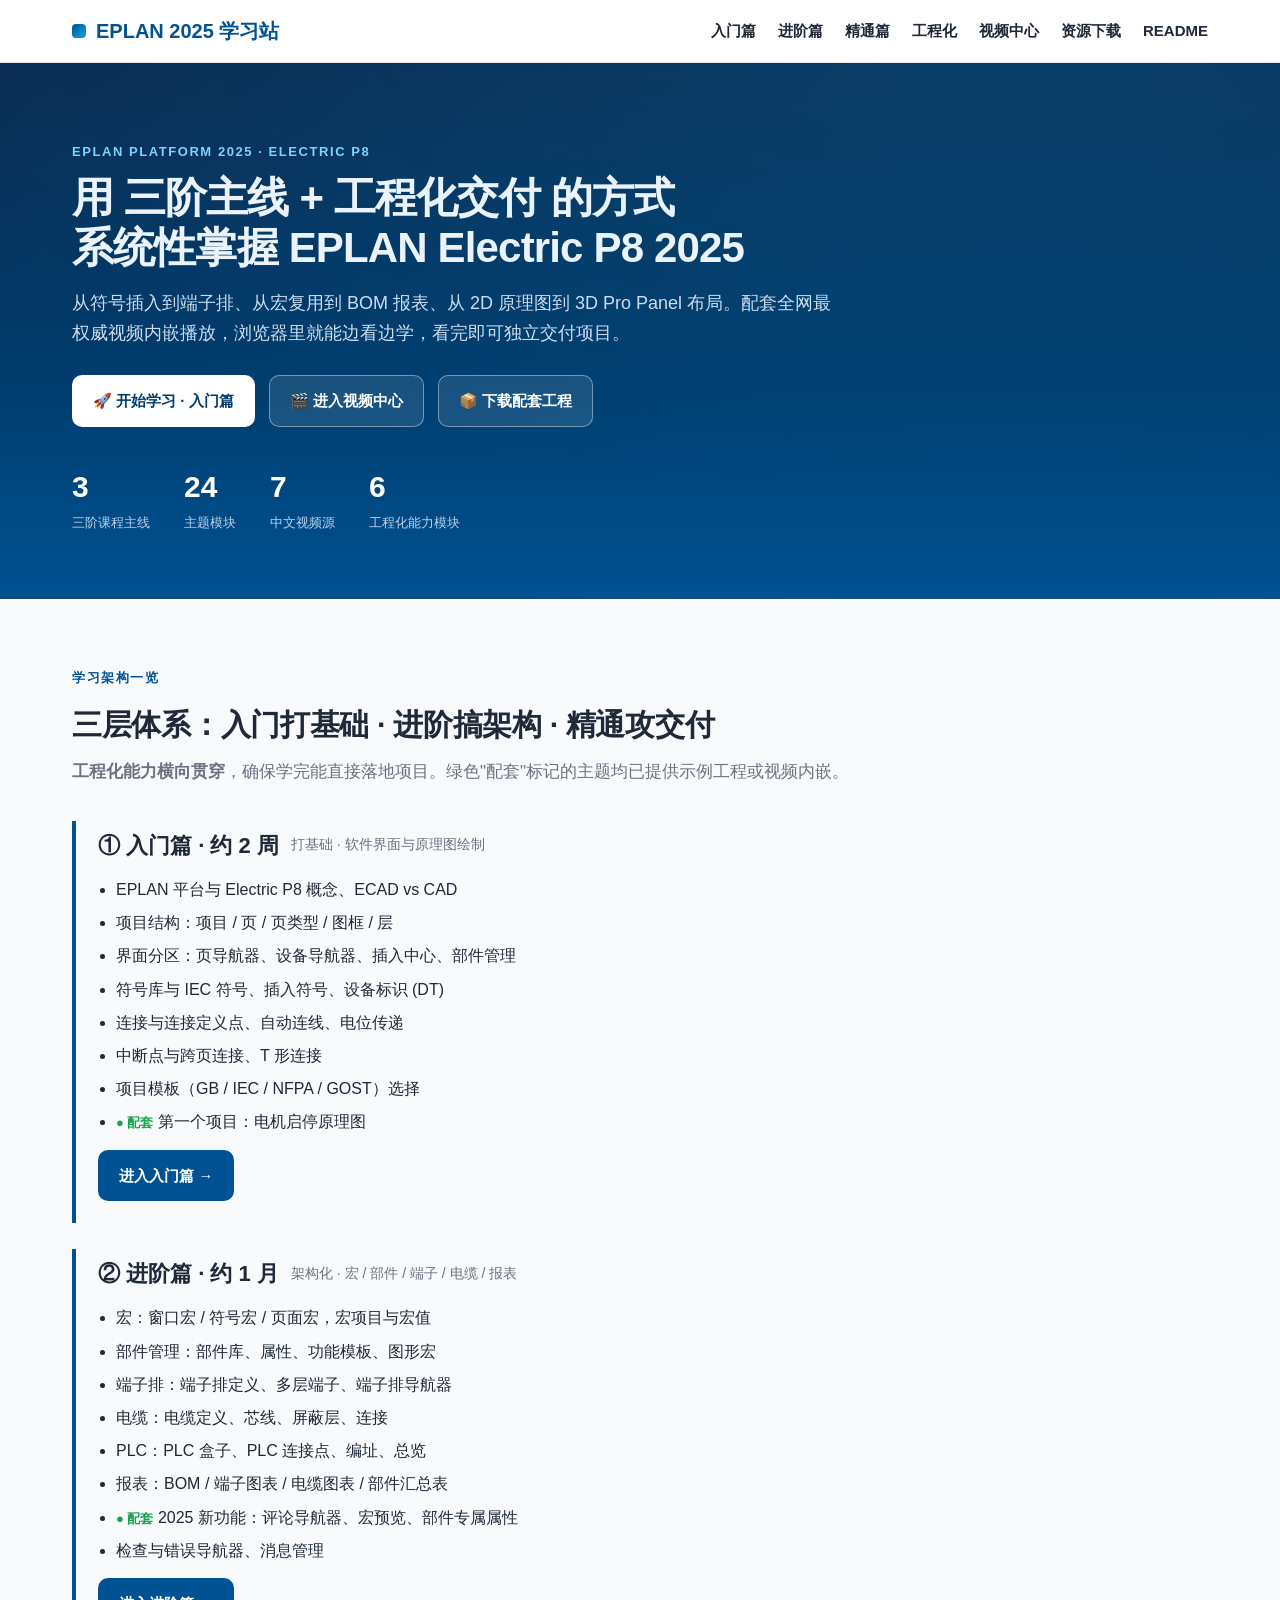
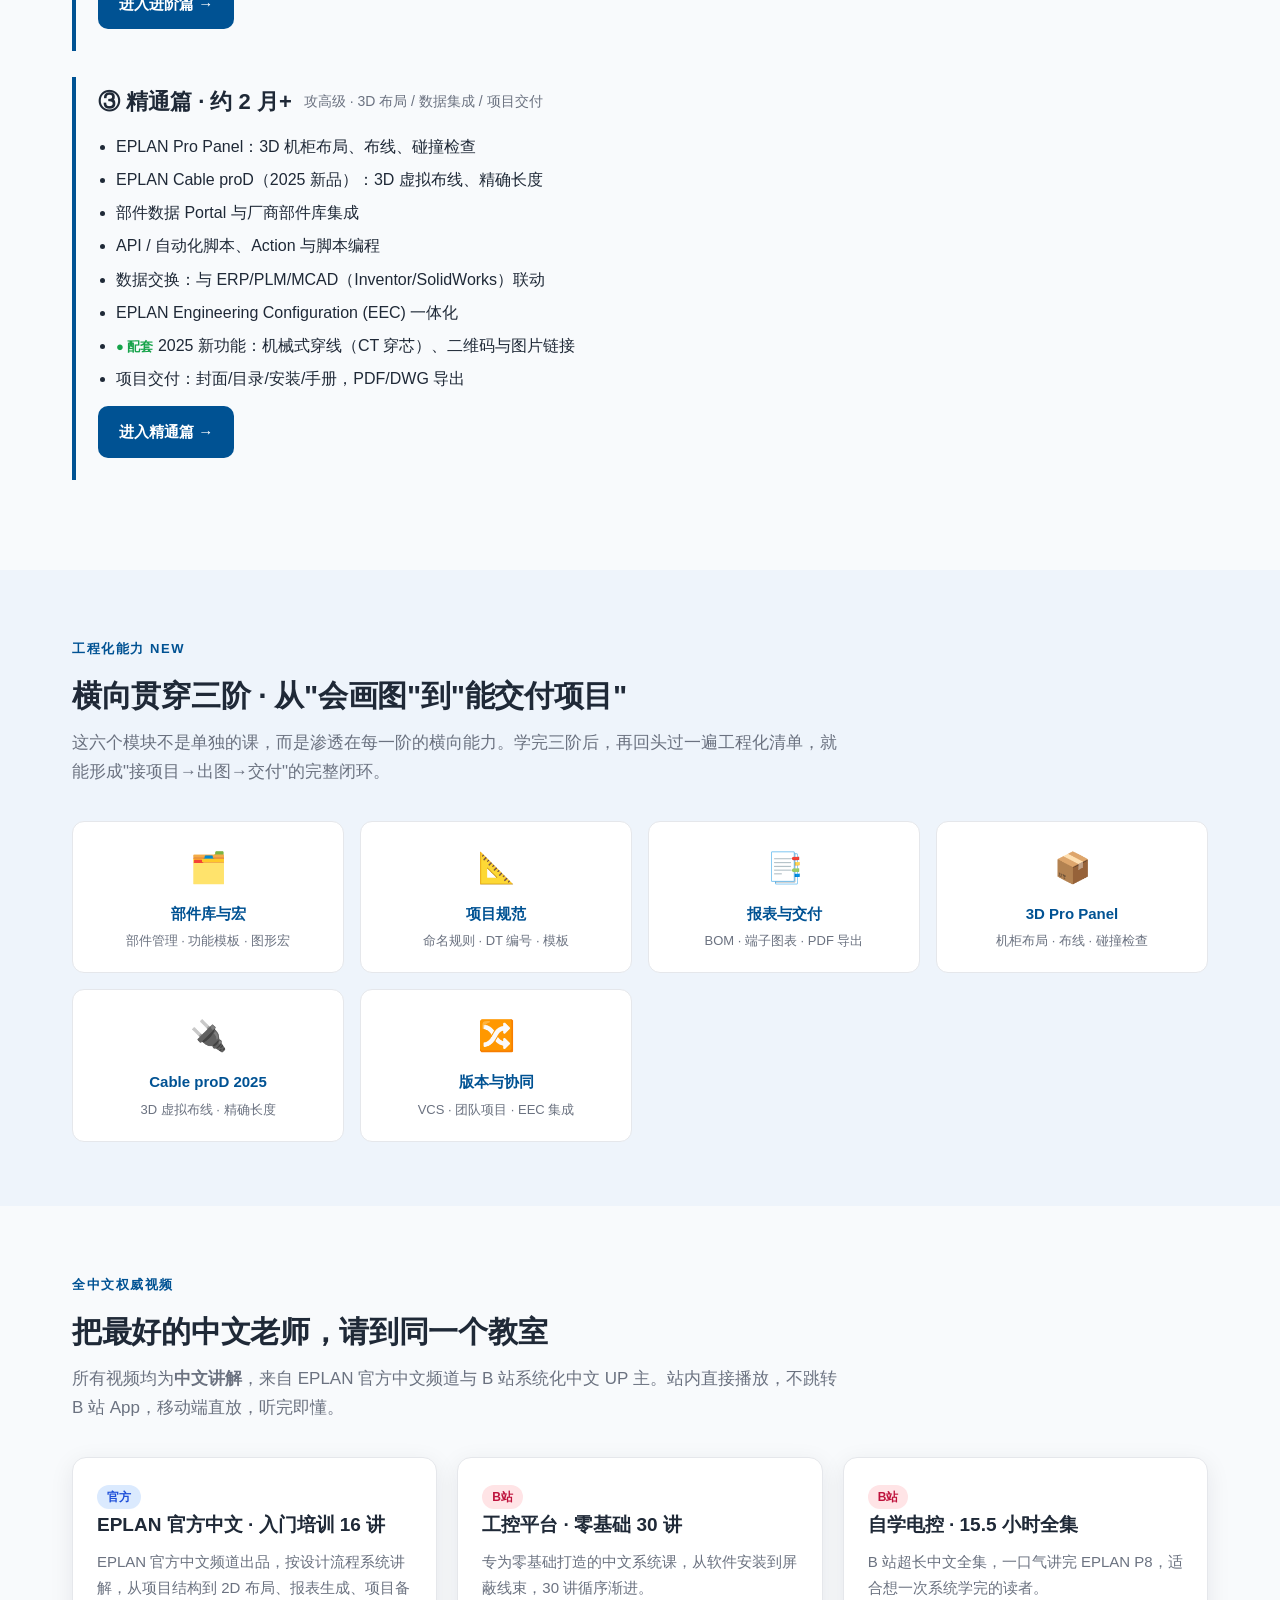
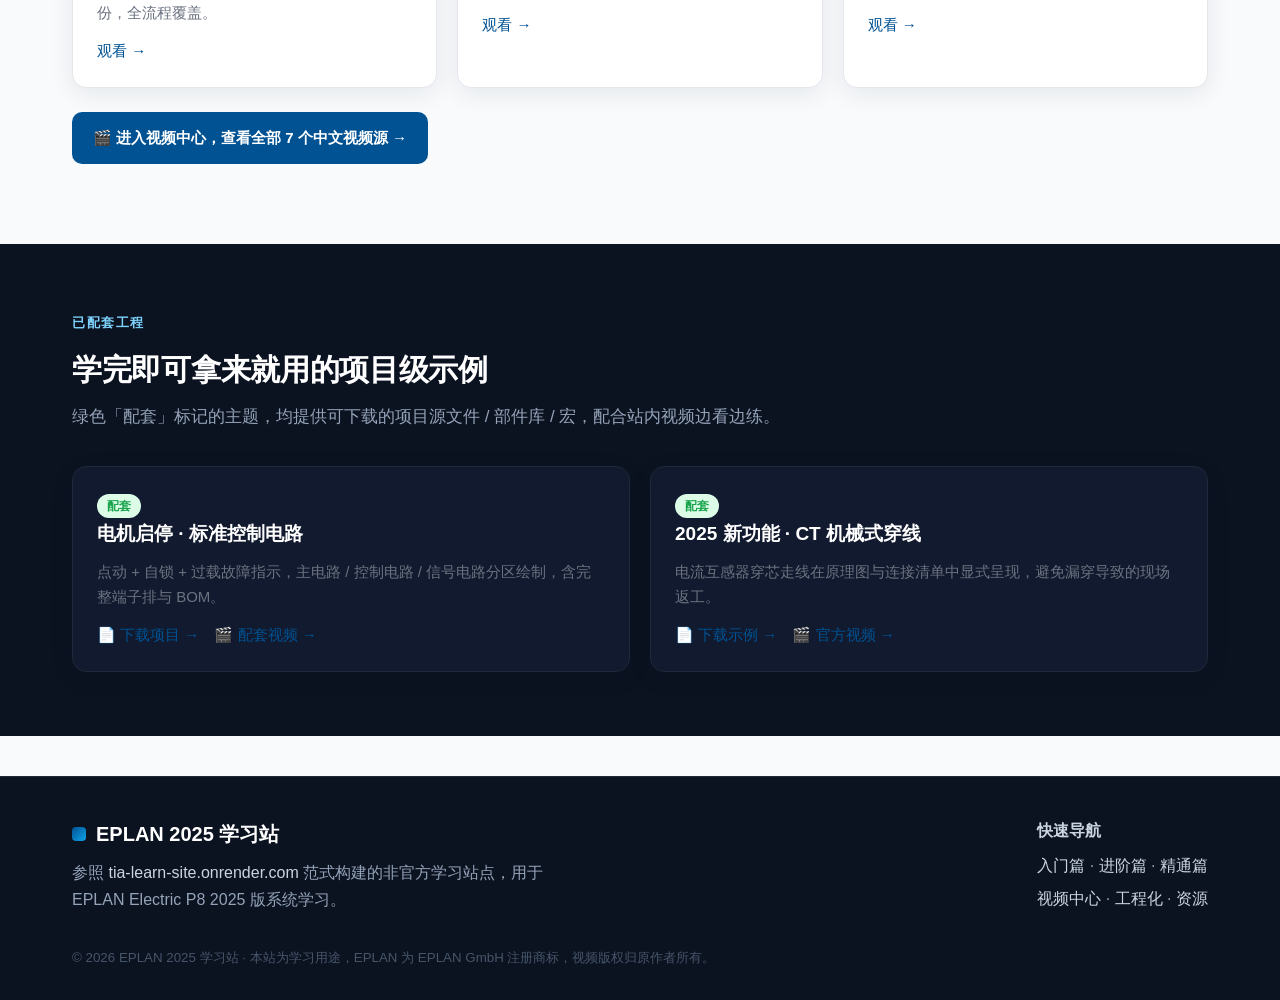
==== commit 994678f8: "feat: 视频全部平替为中文源 将日文(EPLAN Japan V2025)、英文(eplancenter/官方eLearning)、德文(Vimeo预压电缆)视频全部替换为中文B站视频源  新增7" ====
--- a/index.html
+++ b/index.html
@@ -37,7 +37,7 @@
     <div class="stats">
       <div><div class="num">3</div><div class="lbl">三阶课程主线</div></div>
       <div><div class="num">24</div><div class="lbl">主题模块</div></div>
-      <div><div class="num">6</div><div class="lbl">权威视频源</div></div>
+      <div><div class="num">7</div><div class="lbl">中文视频源</div></div>
       <div><div class="num">6</div><div class="lbl">工程化能力模块</div></div>
     </div>
   </div>
@@ -143,30 +143,30 @@
   <!-- 视频入口 -->
   <section class="section">
     <div class="wrap">
-      <span class="eyebrow">全网权威视频</span>
-      <h2>把最好的老师，请到同一个教室</h2>
-      <p class="lead">从 EPLAN 官方版本介绍，到 B 站系统化中文实战合集，再到 EPLAN Education 官方 eLearning，全部内嵌播放，不跳转、不刷屏。</p>
+      <span class="eyebrow">全中文权威视频</span>
+      <h2>把最好的中文老师，请到同一个教室</h2>
+      <p class="lead">所有视频均为<strong>中文讲解</strong>，来自 EPLAN 官方中文频道与 B 站系统化中文 UP 主。站内直接播放，不跳转 B 站 App，移动端直放，听完即懂。</p>
       <div class="grid g3">
         <div class="card">
           <span class="badge official">官方</span>
-          <h3>EPLAN V2025 官方介绍</h3>
-          <p>EPLAN Japan 官方版本介绍会，带 16 段章节时间戳，覆盖 2025 全部新功能。</p>
+          <h3>EPLAN 官方中文 · 入门培训 16 讲</h3>
+          <p>EPLAN 官方中文频道出品，按设计流程系统讲解，从项目结构到 2D 布局、报表生成、项目备份，全流程覆盖。</p>
           <p style="margin-top:12px"><a href="videos/index.html#v1">观看 →</a></p>
         </div>
         <div class="card">
           <span class="badge bili">B站</span>
-          <h3>杨小飞 · EPLAN 绘图 19 讲</h3>
-          <p>零基础中文系统课，"先实物后图纸"教学法，从安装到独立完成项目图纸。</p>
+          <h3>工控平台 · 零基础 30 讲</h3>
+          <p>专为零基础打造的中文系统课，从软件安装到屏蔽线束，30 讲循序渐进。</p>
           <p style="margin-top:12px"><a href="videos/index.html#v2">观看 →</a></p>
         </div>
         <div class="card">
-          <span class="badge yt">英文</span>
-          <h3>Free EPLAN Training 20 课</h3>
-          <p>eplancenter 真实项目驱动课程，6h15m，覆盖 EPLAN 2022-2026 全流程。</p>
+          <span class="badge bili">B站</span>
+          <h3>自学电控 · 15.5 小时全集</h3>
+          <p>B 站超长中文全集，一口气讲完 EPLAN P8，适合想一次系统学完的读者。</p>
           <p style="margin-top:12px"><a href="videos/index.html#v3">观看 →</a></p>
         </div>
       </div>
-      <p style="margin-top:24px"><a class="btn btn-brand" href="videos/index.html">🎬 进入视频中心，查看全部 6 个权威源 →</a></p>
+      <p style="margin-top:24px"><a class="btn btn-brand" href="videos/index.html">🎬 进入视频中心，查看全部 7 个中文视频源 →</a></p>
     </div>
   </section>
 
@@ -181,7 +181,7 @@
           <span class="badge 配套">配套</span>
           <h3 style="color:#fff">电机启停 · 标准控制电路</h3>
           <p>点动 + 自锁 + 过载故障指示，主电路 / 控制电路 / 信号电路分区绘制，含完整端子排与 BOM。</p>
-          <p style="margin-top:12px"><a href="resources/index.html#motor">📄 下载项目 →</a>　<a href="videos/index.html#v2-6">🎬 配套视频 →</a></p>
+          <p style="margin-top:12px"><a href="resources/index.html#motor">📄 下载项目 →</a>　<a href="videos/index.html#v6">🎬 配套视频 →</a></p>
         </div>
         <div class="card" style="background:#111a2e;border-color:#1f2937;color:#cbd5e1">
           <span class="badge 配套">配套</span>
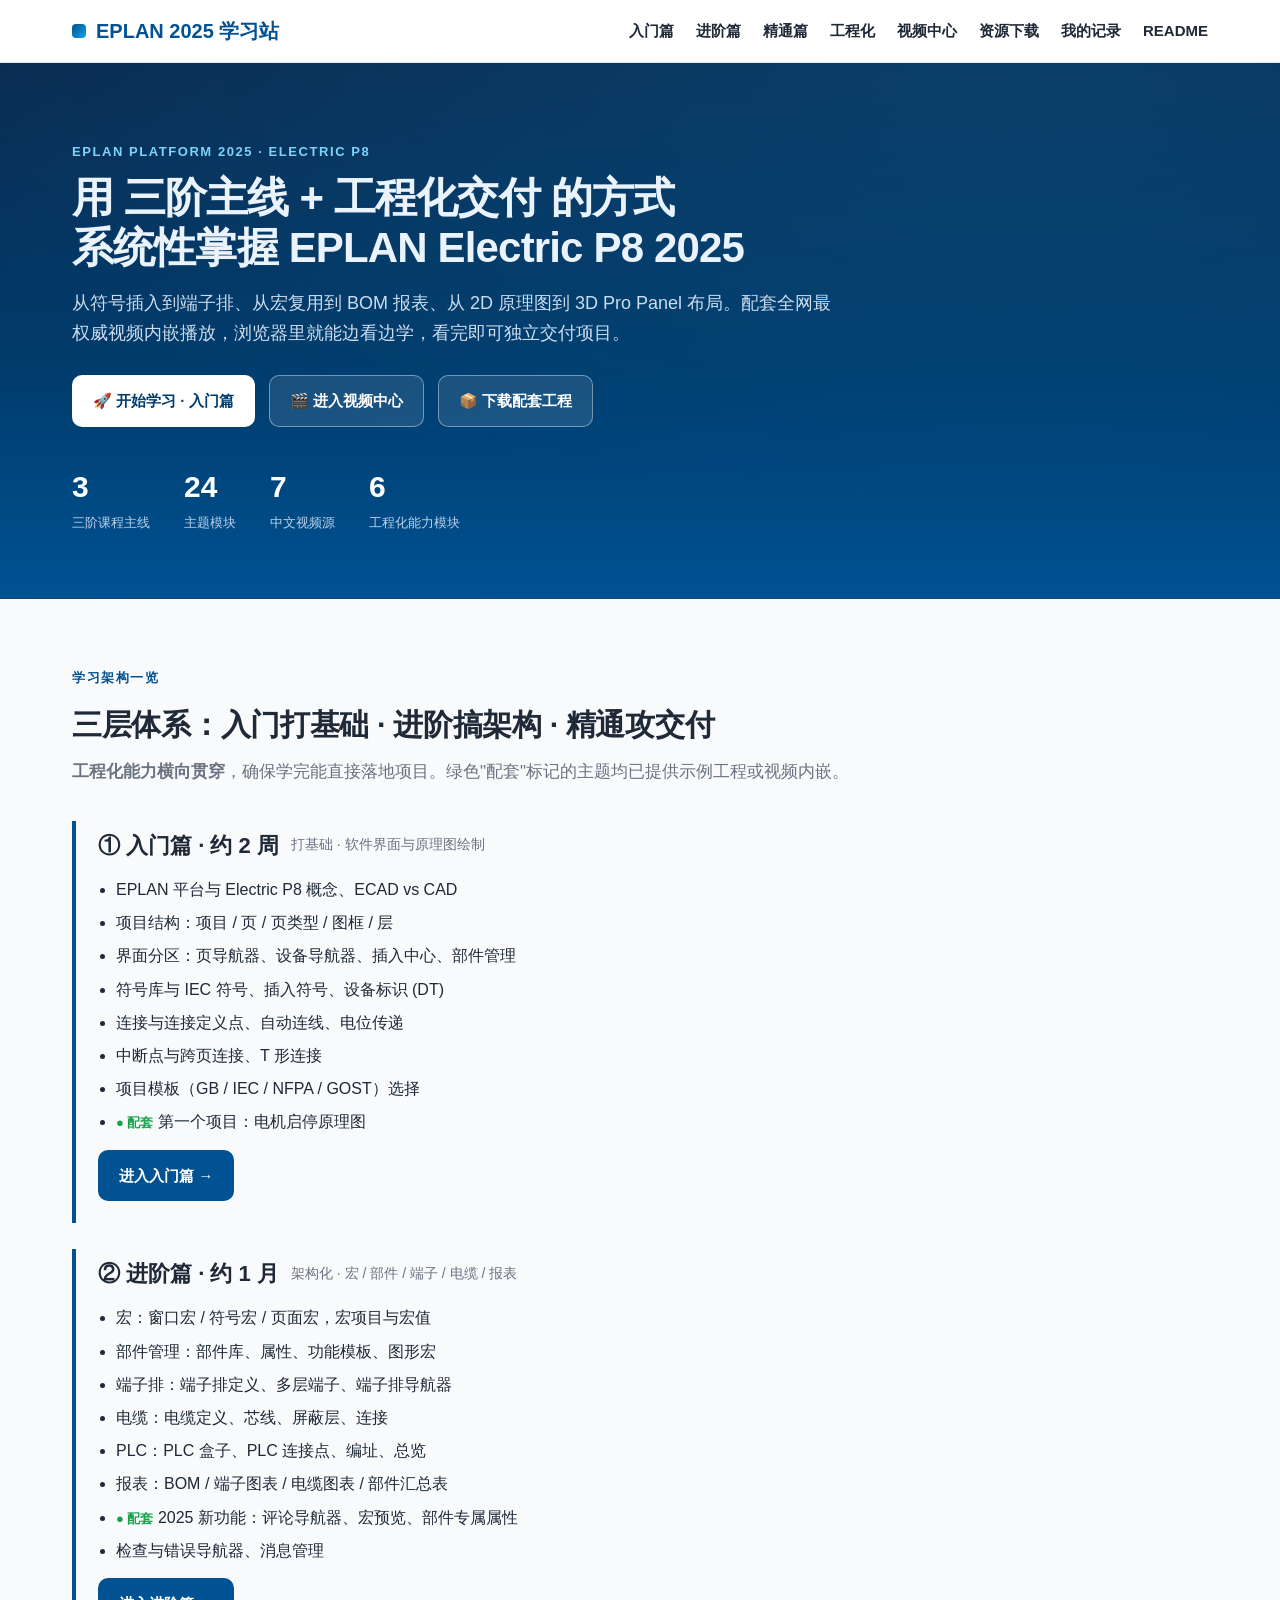
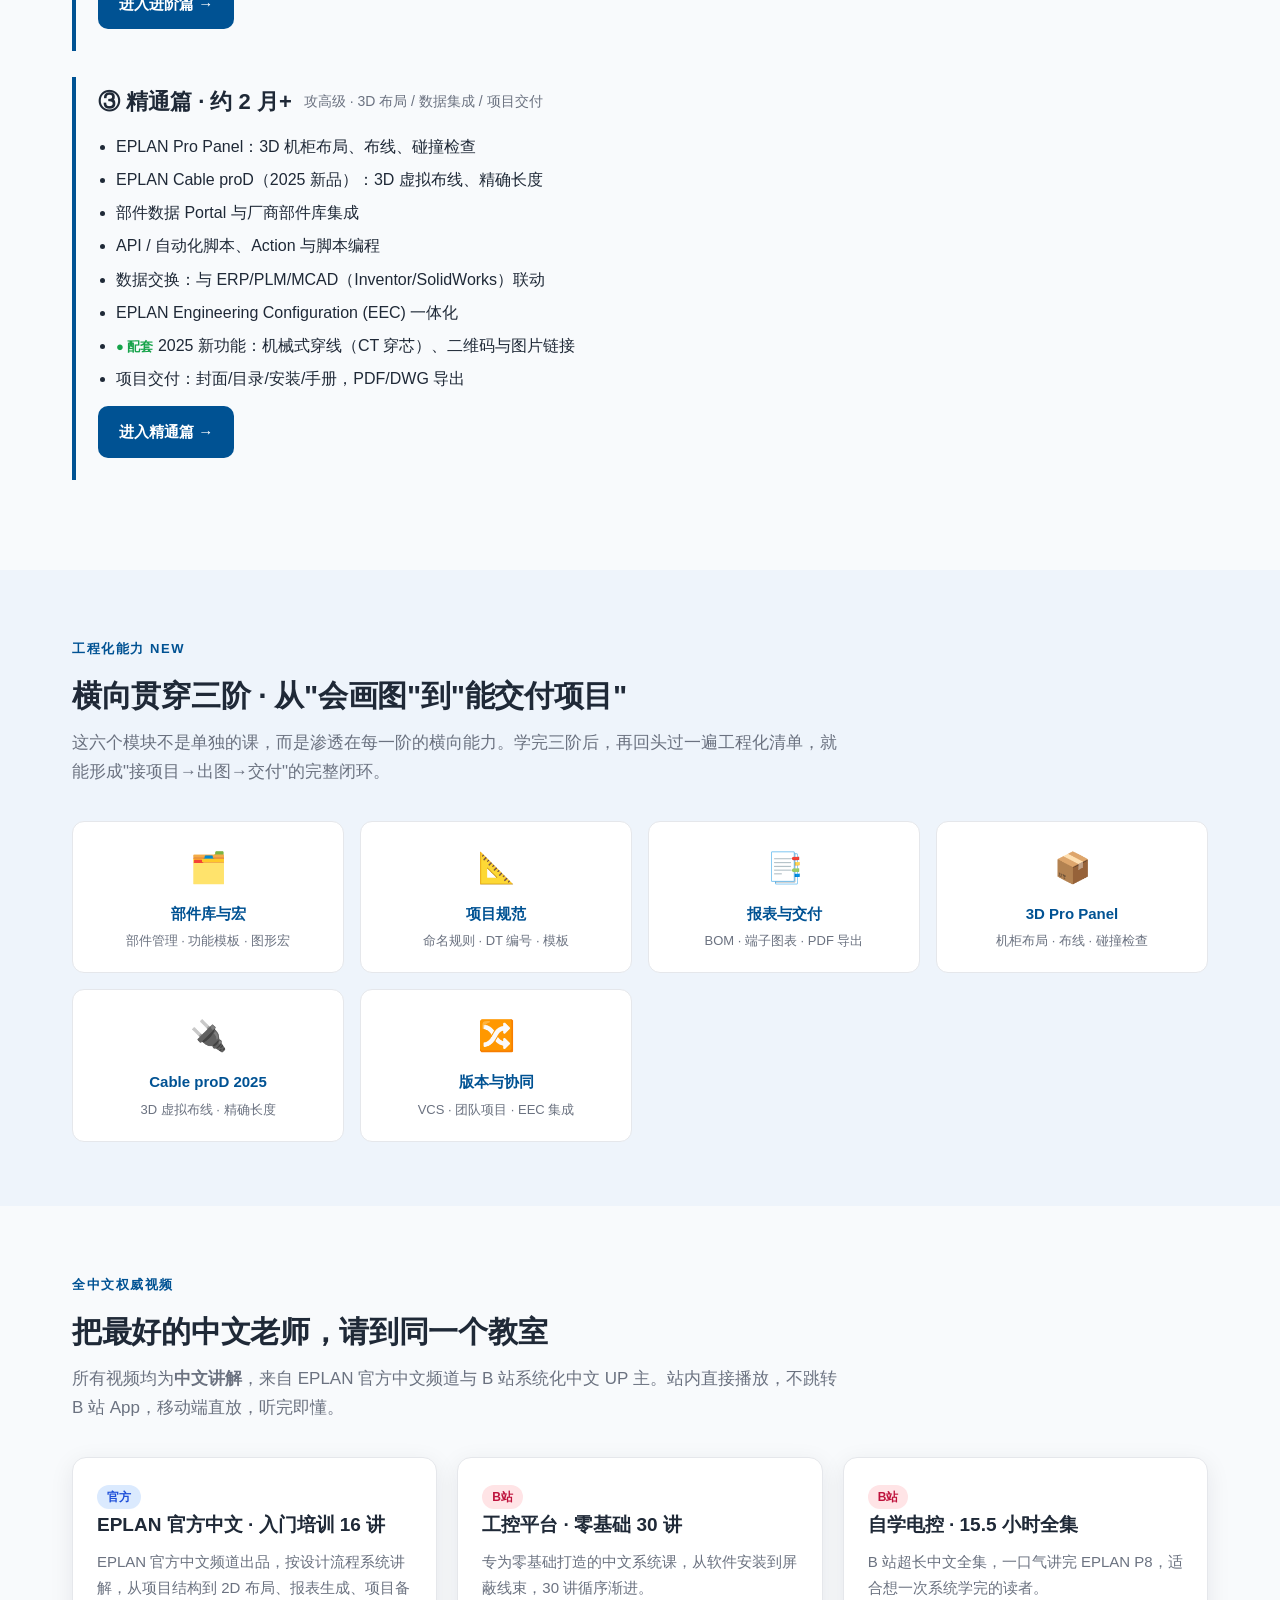
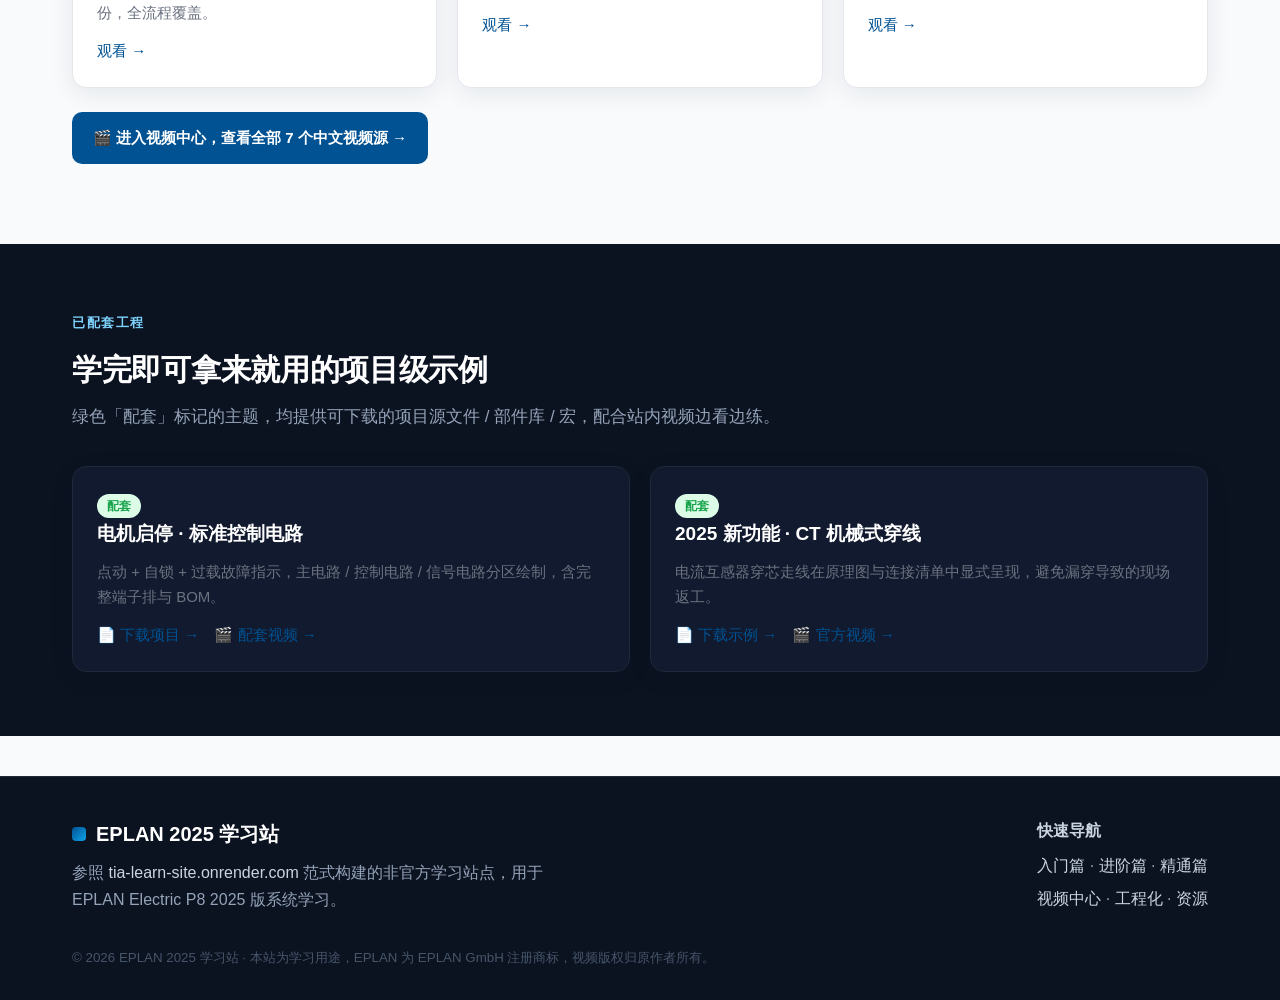
==== commit 4e84cffb: "feat: 新增浏览/观看记录功能 - 新增 js/history.js: localStorage 记录观看(视频)与浏览(页面)历史, 去重置顶, 相对时间格式, 清空API  - 新增 hist" ====
--- a/index.html
+++ b/index.html
@@ -19,6 +19,7 @@
       <a href="engineering/index.html">工程化</a>
       <a href="videos/index.html">视频中心</a>
       <a href="resources/index.html">资源下载</a>
+      <a href="history.html">我的记录</a>
       <a href="https://github.com/lbl1988/EPLAN2025_Learn_Site#开发报告" target="_blank">README</a>
     </nav>
   </div>
@@ -210,5 +211,7 @@
   <div class="wrap"><small>© 2026 EPLAN 2025 学习站 · 本站为学习用途，EPLAN 为 EPLAN GmbH 注册商标，视频版权归原作者所有。</small></div>
 </footer>
 
+<script src="js/history.js"></script>
+<script>EplanHistory.autoBrowse()</script>
 </body>
 </html>
--- a/css/style.css
+++ b/css/style.css
@@ -196,3 +196,19 @@
   .nav-links{margin-left:0;width:100%;justify-content:flex-start}
   .section h2{font-size:24px}
 }
+
+/* 我的记录页 */
+.hist-grid{display:grid;grid-template-columns:repeat(auto-fill,minmax(280px,1fr));gap:14px;margin-top:20px}
+.hist-card{display:flex;gap:14px;align-items:flex-start;background:#fff;border:1px solid var(--line);border-radius:12px;padding:16px;text-decoration:none;color:var(--ink);transition:box-shadow .2s,transform .2s,border-color .2s}
+.hist-card:hover{box-shadow:0 8px 24px rgba(0,82,147,.12);transform:translateY(-2px);border-color:var(--brand)}
+.hist-card .hc-ico{font-size:24px;line-height:1.4;flex-shrink:0}
+.hist-card .hc-main{flex:1;min-width:0}
+.hist-card .hc-title{font-weight:600;font-size:15px;color:var(--ink);margin-bottom:6px;line-height:1.4}
+.hist-card .hc-meta{display:flex;flex-wrap:wrap;gap:8px;font-size:12px;color:var(--muted);align-items:center}
+.hist-card .hc-meta .tag{background:rgba(0,82,147,.1);color:var(--brand);padding:2px 8px;border-radius:10px;font-weight:600}
+.hist-card .hc-meta .time{margin-left:auto}
+.hist-card.browse{align-items:center}
+.empty{padding:28px;text-align:center;color:var(--muted);background:rgba(255,255,255,.5);border:1px dashed var(--line);border-radius:12px}
+.empty a{color:var(--brand);font-weight:600}
+.btn-sm{padding:8px 14px;font-size:13px}
+.nav-links a[href*="history"]{font-weight:700}
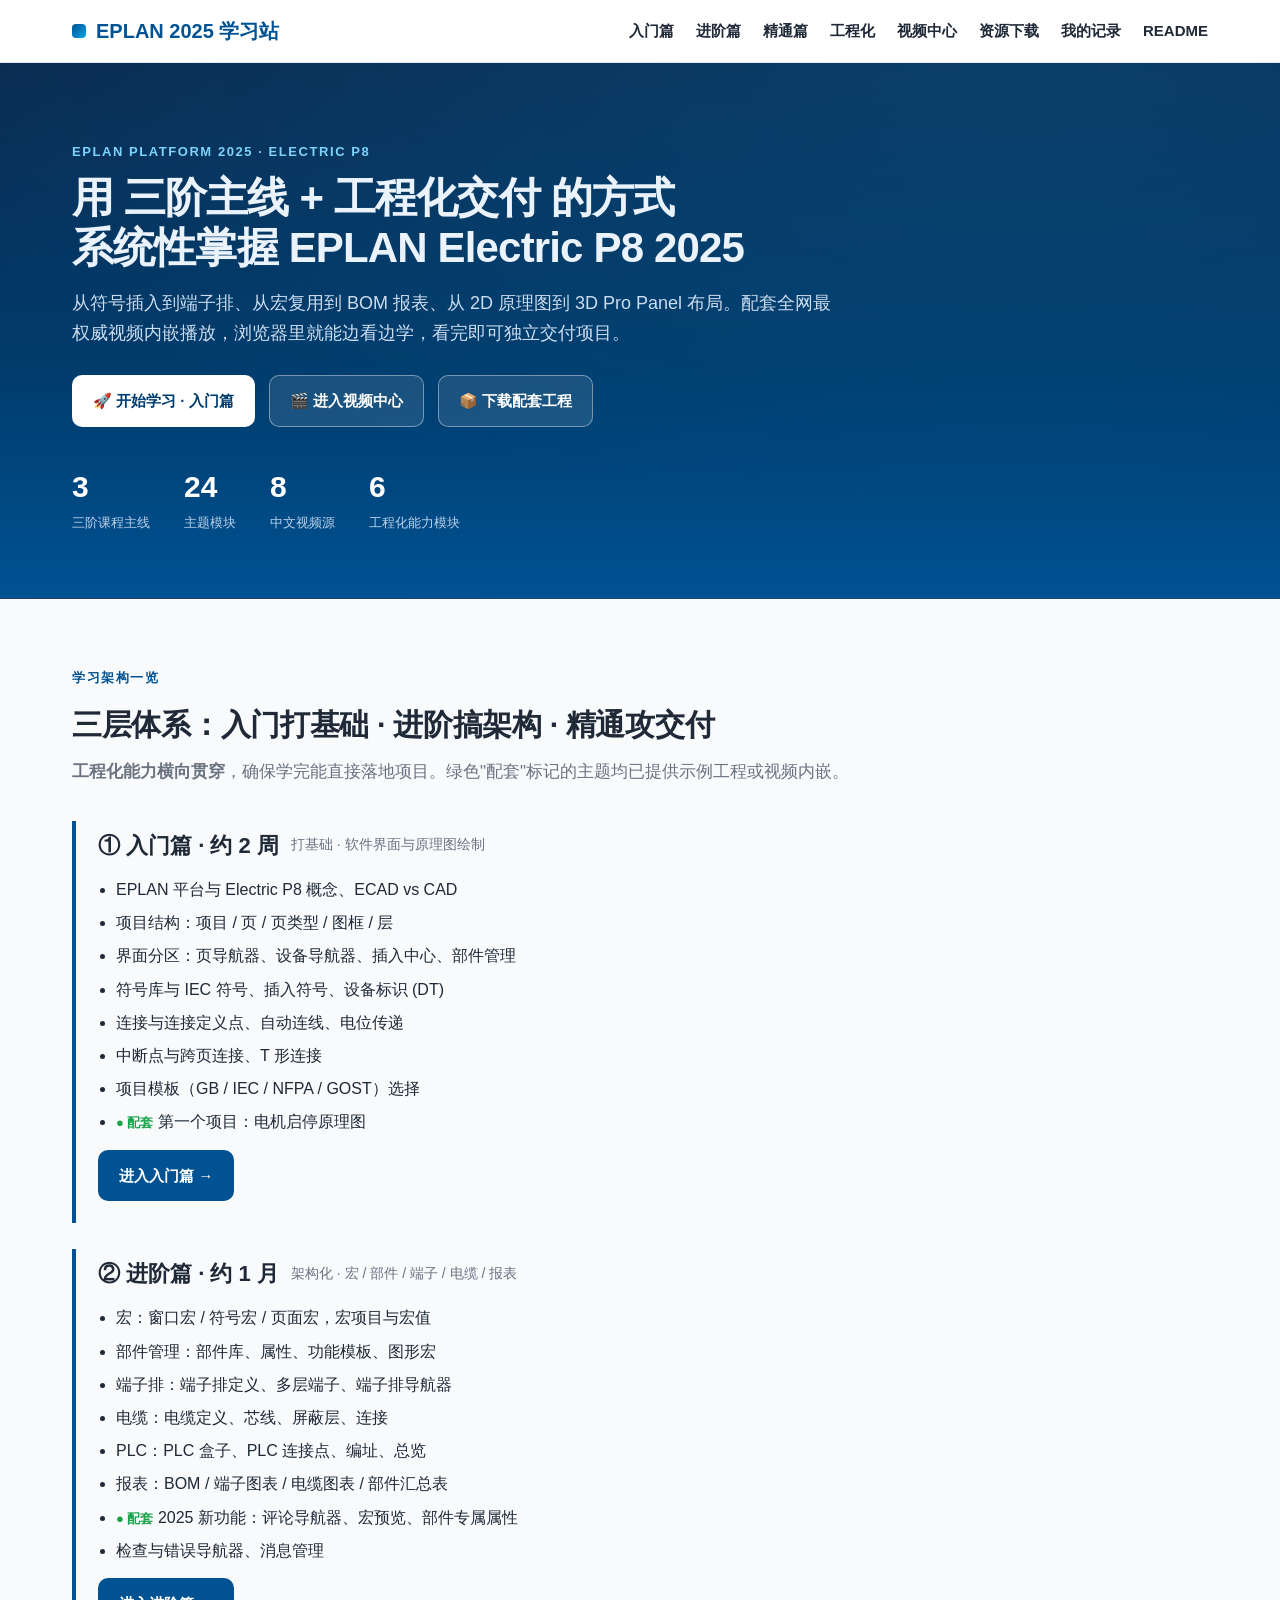
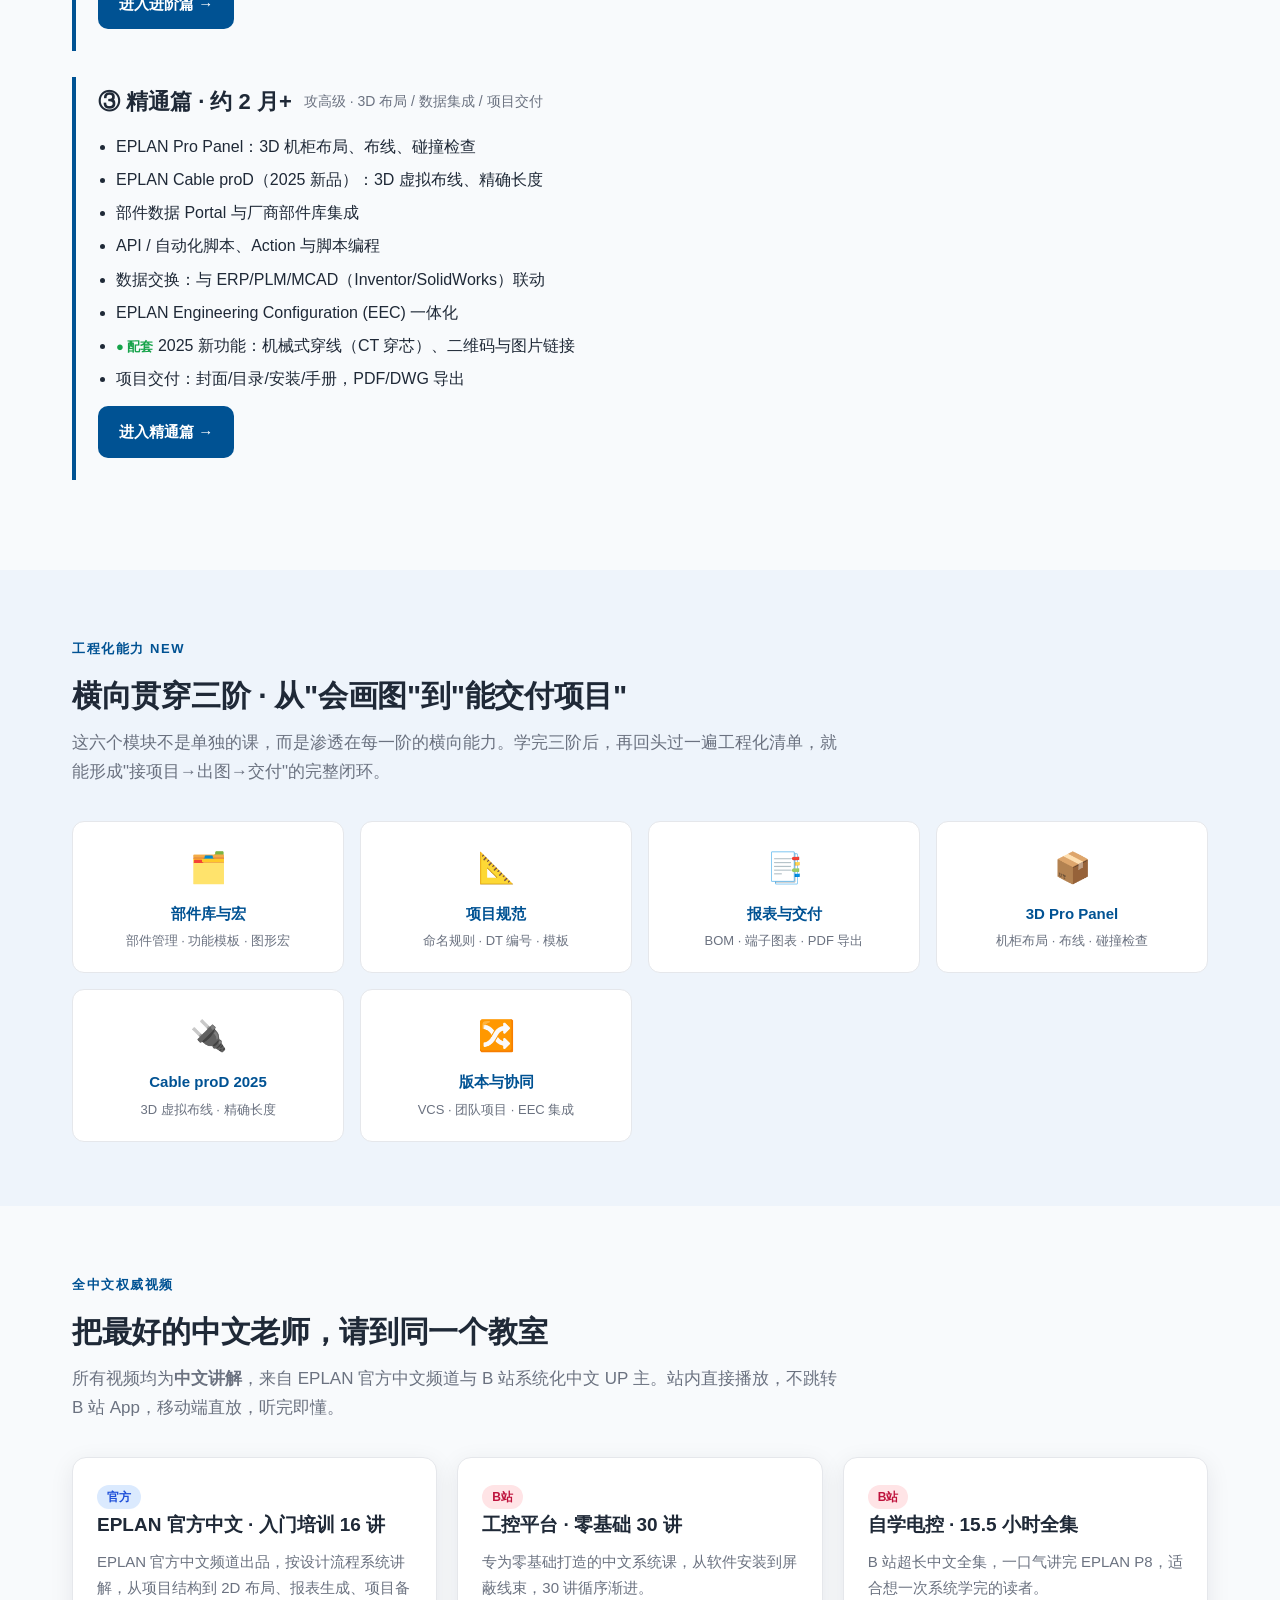
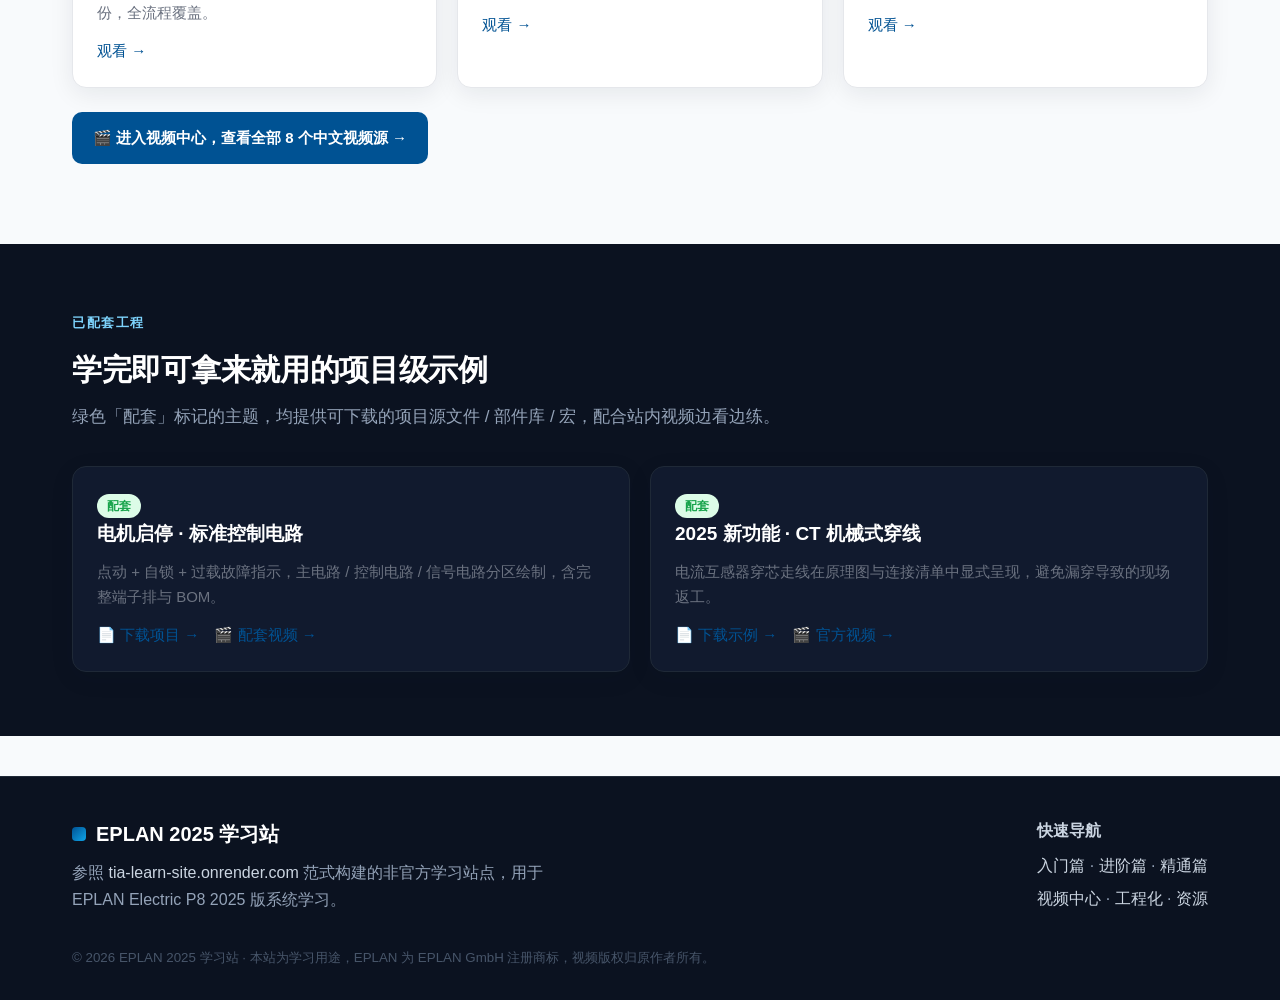
==== commit 934d036e: "feat: 新增 V8 沐江电气新版 Eplan2025 培训 14 讲 全网搜索发现沐江电气2025-11最新发布的2025新版培训(专讲Ribbon界面/导航器/符号设备宏/收藏), 真正贴合EP" ====
--- a/index.html
+++ b/index.html
@@ -38,7 +38,7 @@
     <div class="stats">
       <div><div class="num">3</div><div class="lbl">三阶课程主线</div></div>
       <div><div class="num">24</div><div class="lbl">主题模块</div></div>
-      <div><div class="num">7</div><div class="lbl">中文视频源</div></div>
+      <div><div class="num">8</div><div class="lbl">中文视频源</div></div>
       <div><div class="num">6</div><div class="lbl">工程化能力模块</div></div>
     </div>
   </div>
@@ -167,7 +167,7 @@
           <p style="margin-top:12px"><a href="videos/index.html#v3">观看 →</a></p>
         </div>
       </div>
-      <p style="margin-top:24px"><a class="btn btn-brand" href="videos/index.html">🎬 进入视频中心，查看全部 7 个中文视频源 →</a></p>
+      <p style="margin-top:24px"><a class="btn btn-brand" href="videos/index.html">🎬 进入视频中心，查看全部 8 个中文视频源 →</a></p>
     </div>
   </section>
 
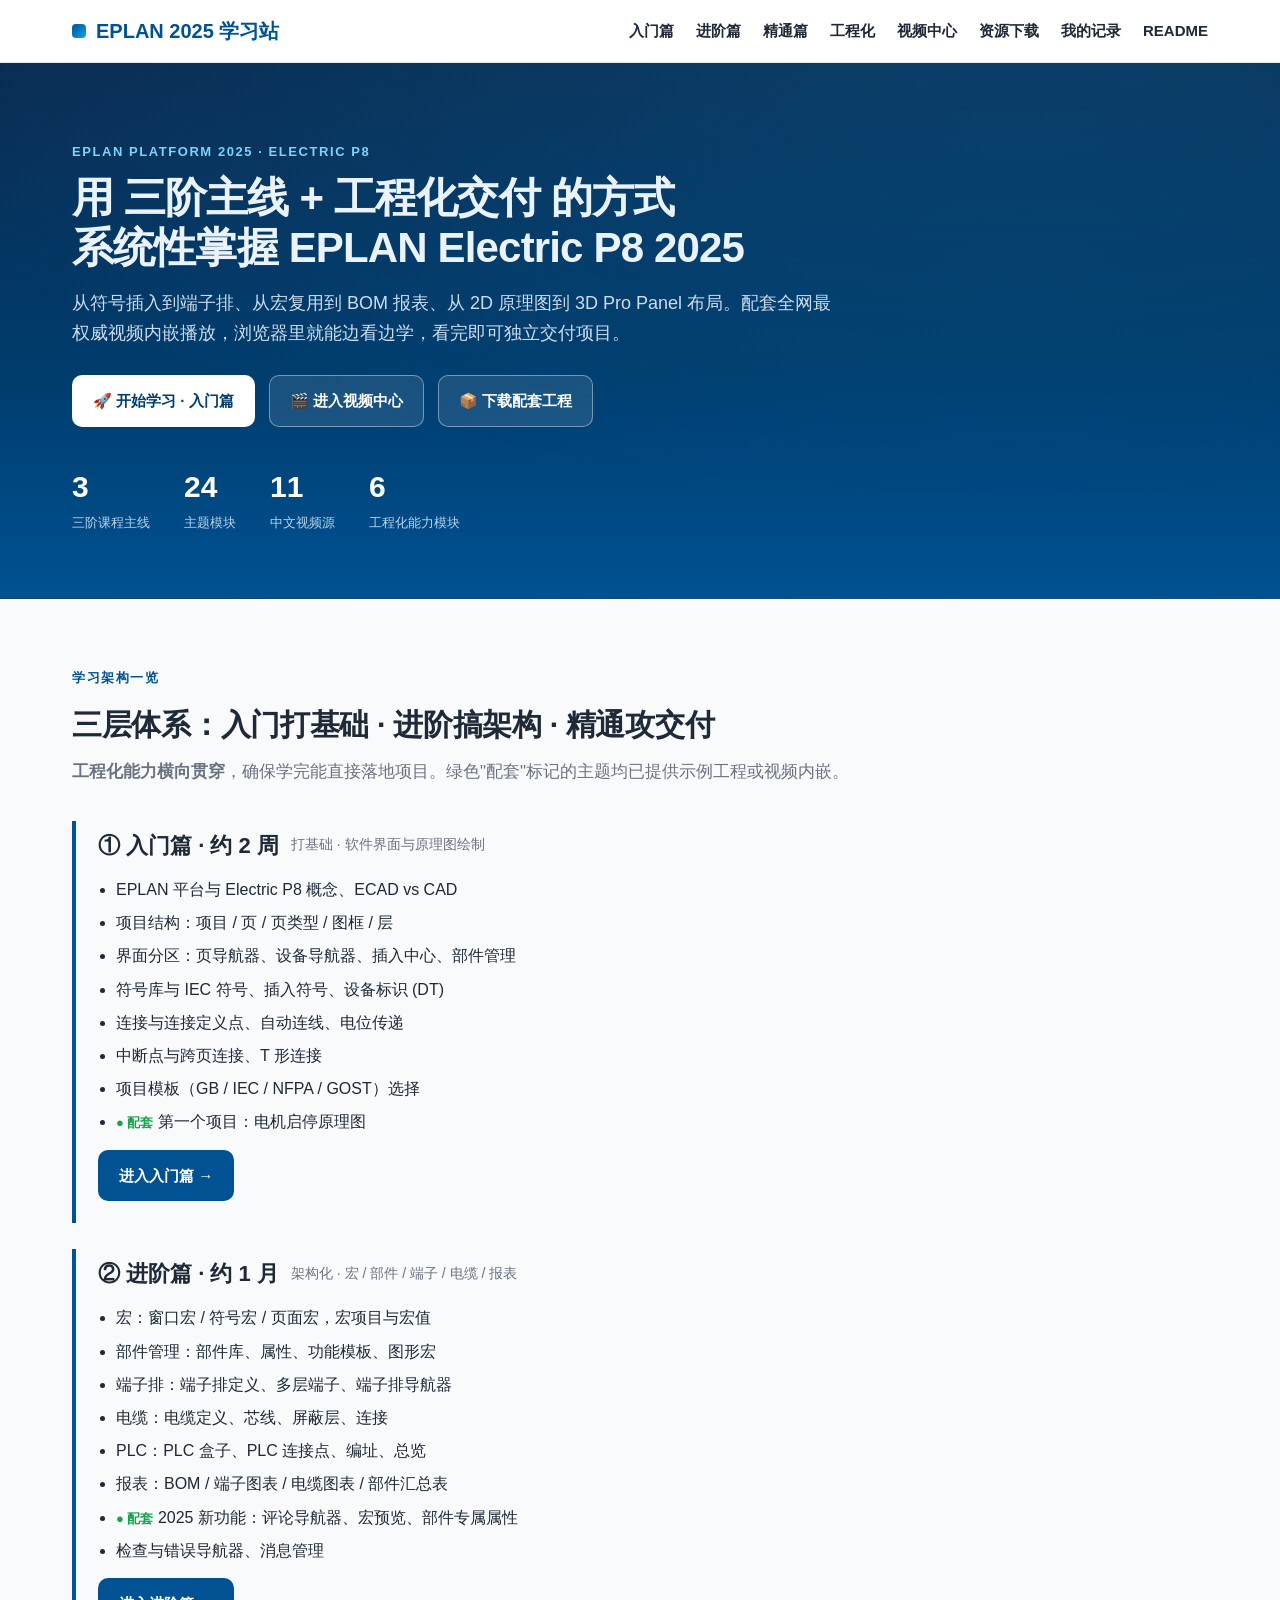
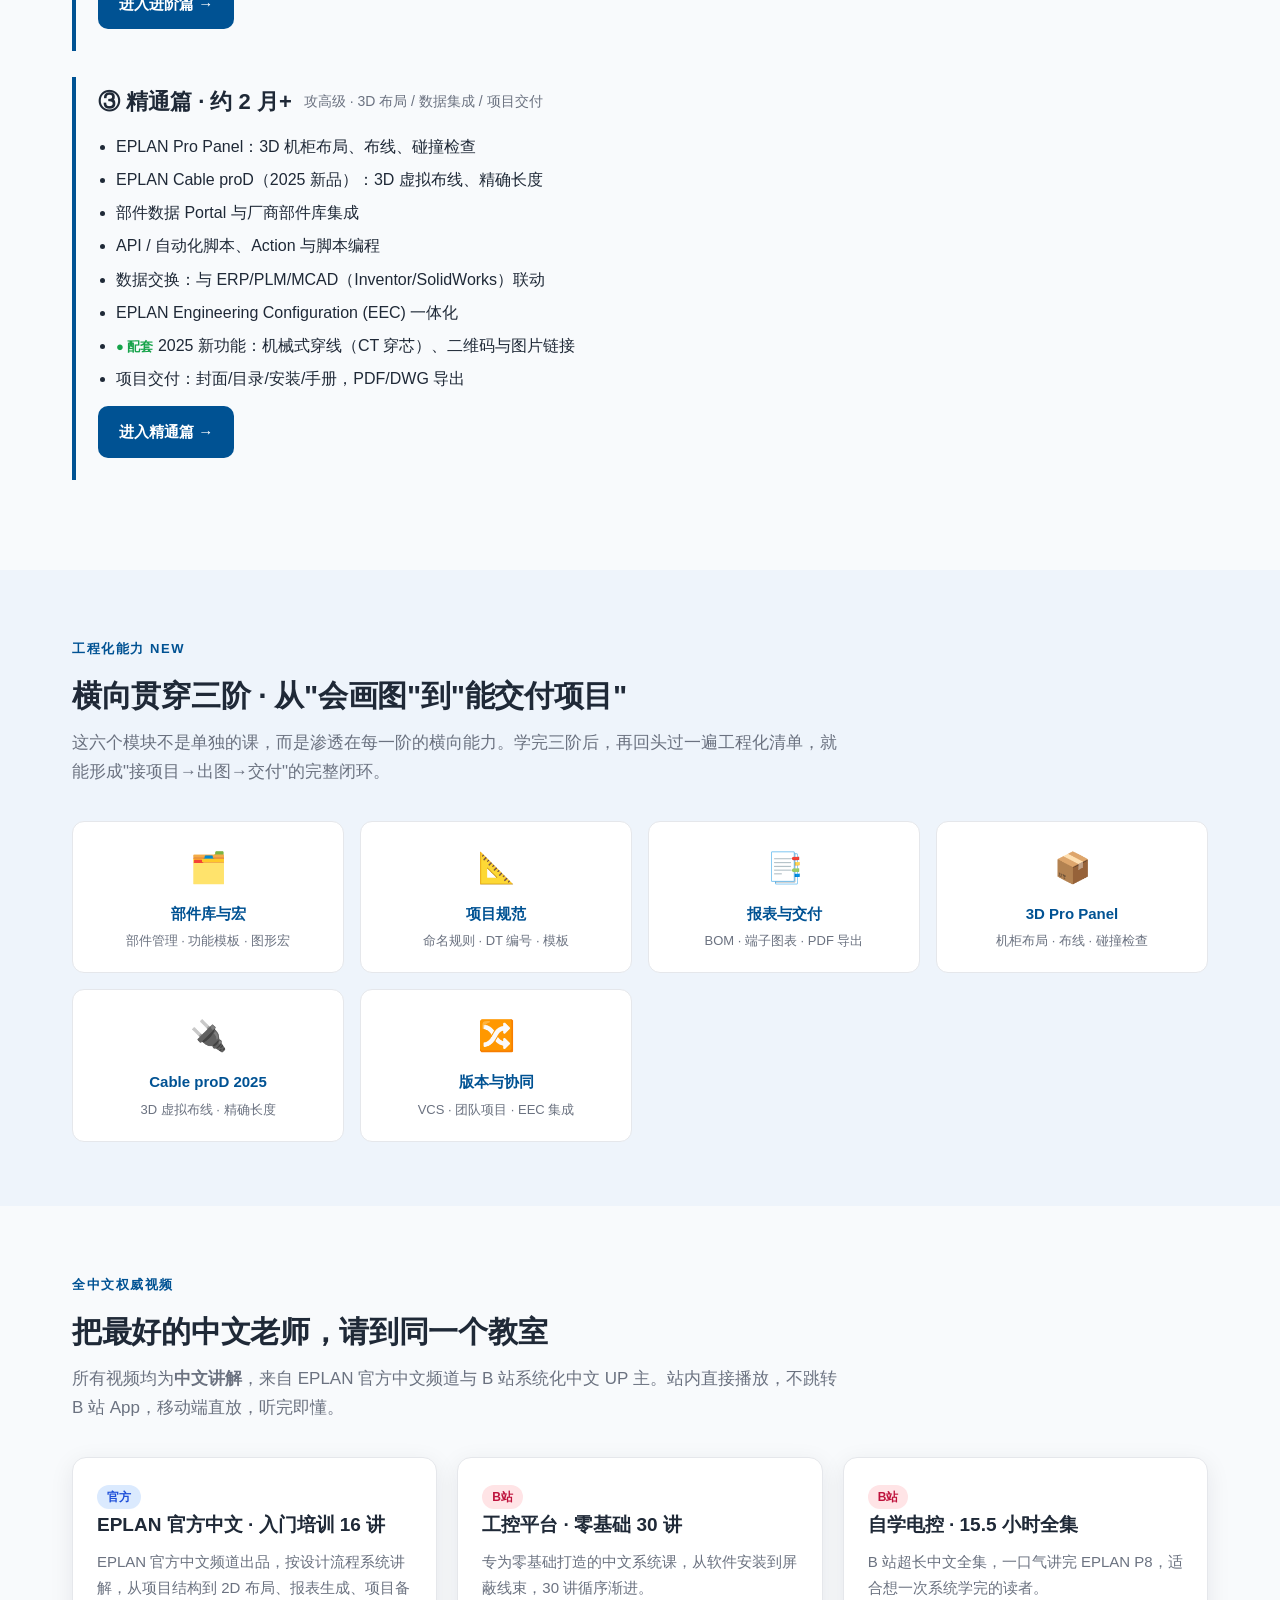
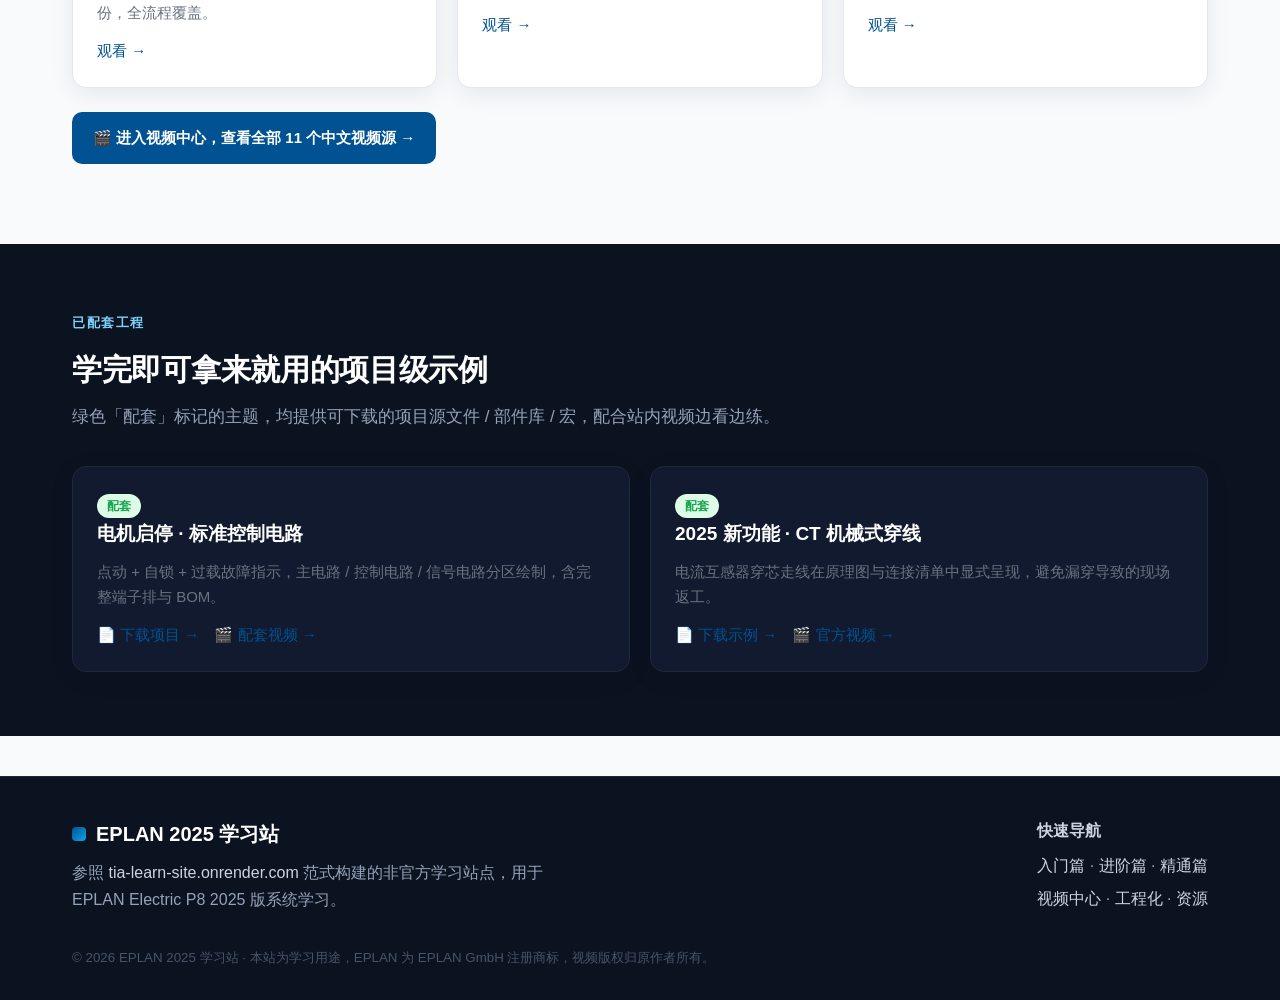
==== commit daa54c64: "feat(videos): 新增 V9/V10/V11 工业帮VIP班同级高清合集 全网深度搜索工业帮EPLAN VIP班同级别高价值中文视频, 精选3个最优B站合集嵌入:  - V9 电气知识共享 " ====
--- a/index.html
+++ b/index.html
@@ -38,7 +38,7 @@
     <div class="stats">
       <div><div class="num">3</div><div class="lbl">三阶课程主线</div></div>
       <div><div class="num">24</div><div class="lbl">主题模块</div></div>
-      <div><div class="num">8</div><div class="lbl">中文视频源</div></div>
+      <div><div class="num">11</div><div class="lbl">中文视频源</div></div>
       <div><div class="num">6</div><div class="lbl">工程化能力模块</div></div>
     </div>
   </div>
@@ -167,7 +167,7 @@
           <p style="margin-top:12px"><a href="videos/index.html#v3">观看 →</a></p>
         </div>
       </div>
-      <p style="margin-top:24px"><a class="btn btn-brand" href="videos/index.html">🎬 进入视频中心，查看全部 8 个中文视频源 →</a></p>
+      <p style="margin-top:24px"><a class="btn btn-brand" href="videos/index.html">🎬 进入视频中心，查看全部 11 个中文视频源 →</a></p>
     </div>
   </section>
 
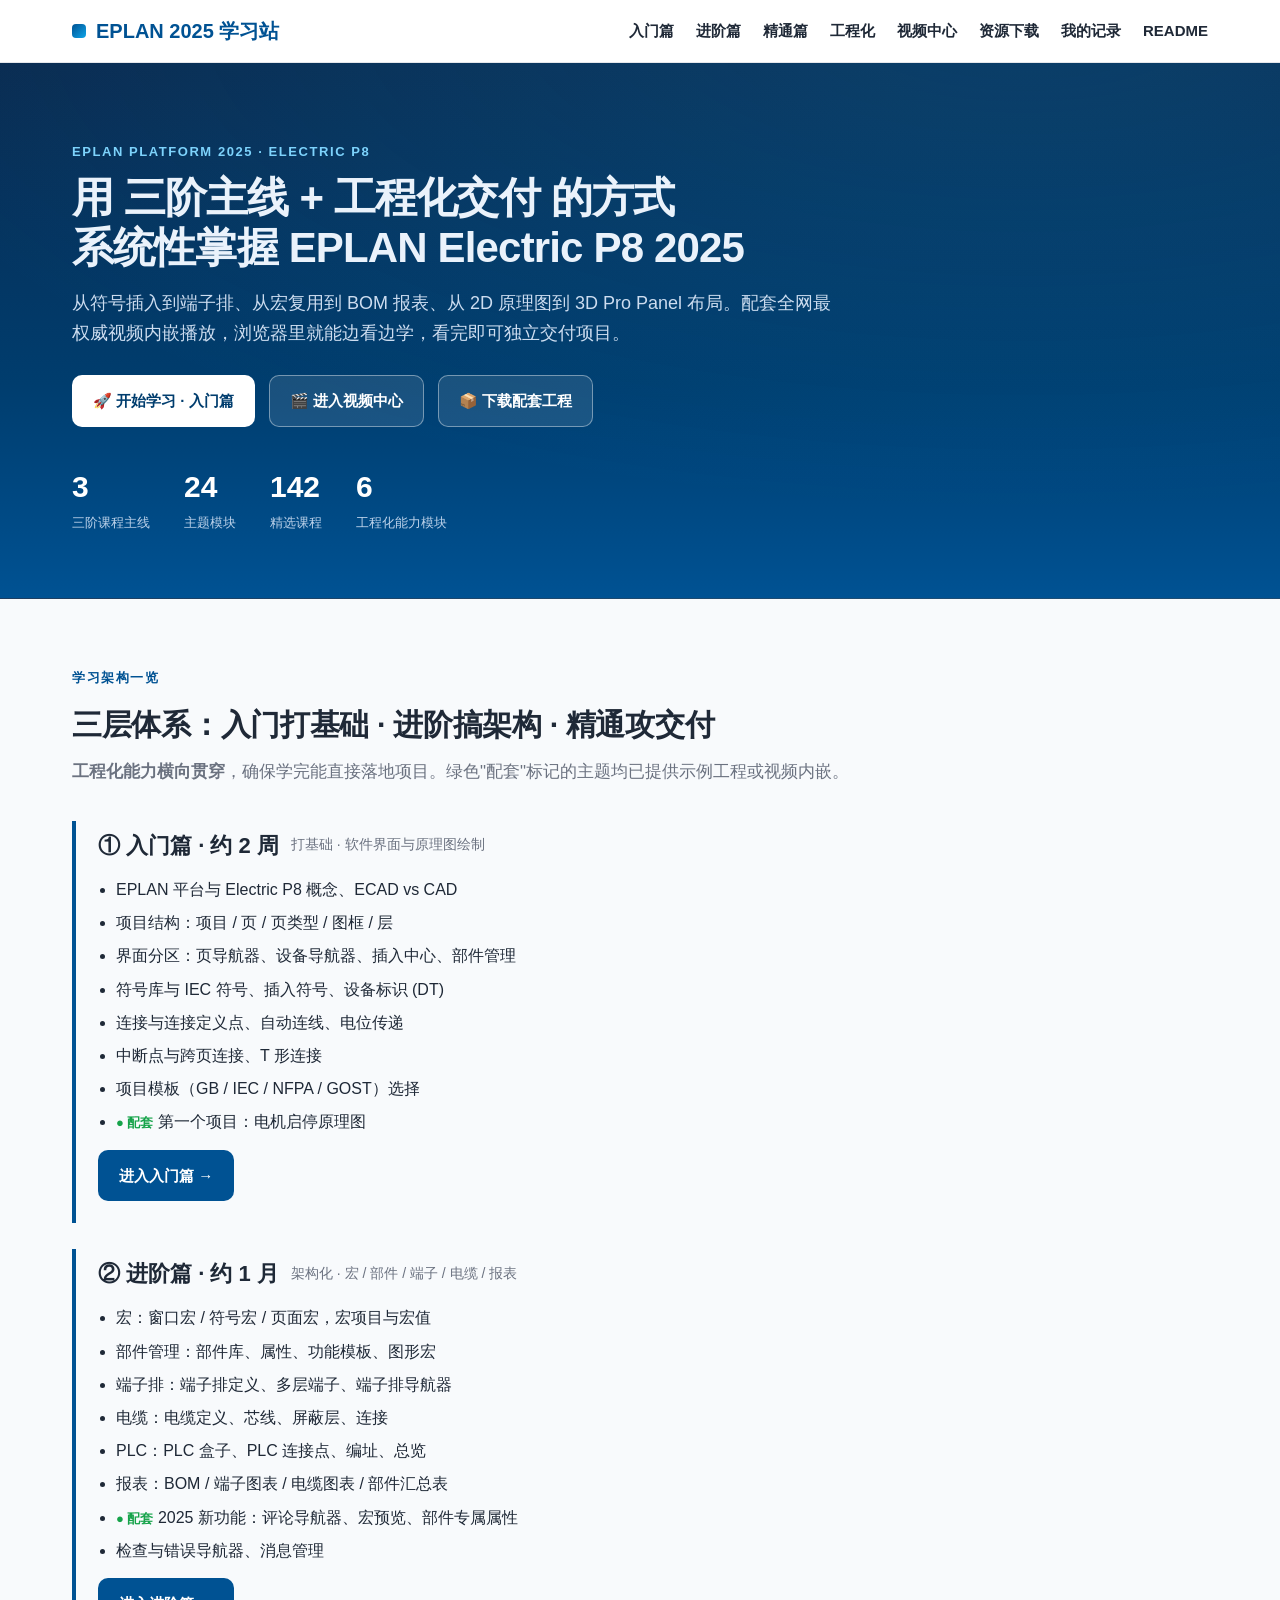
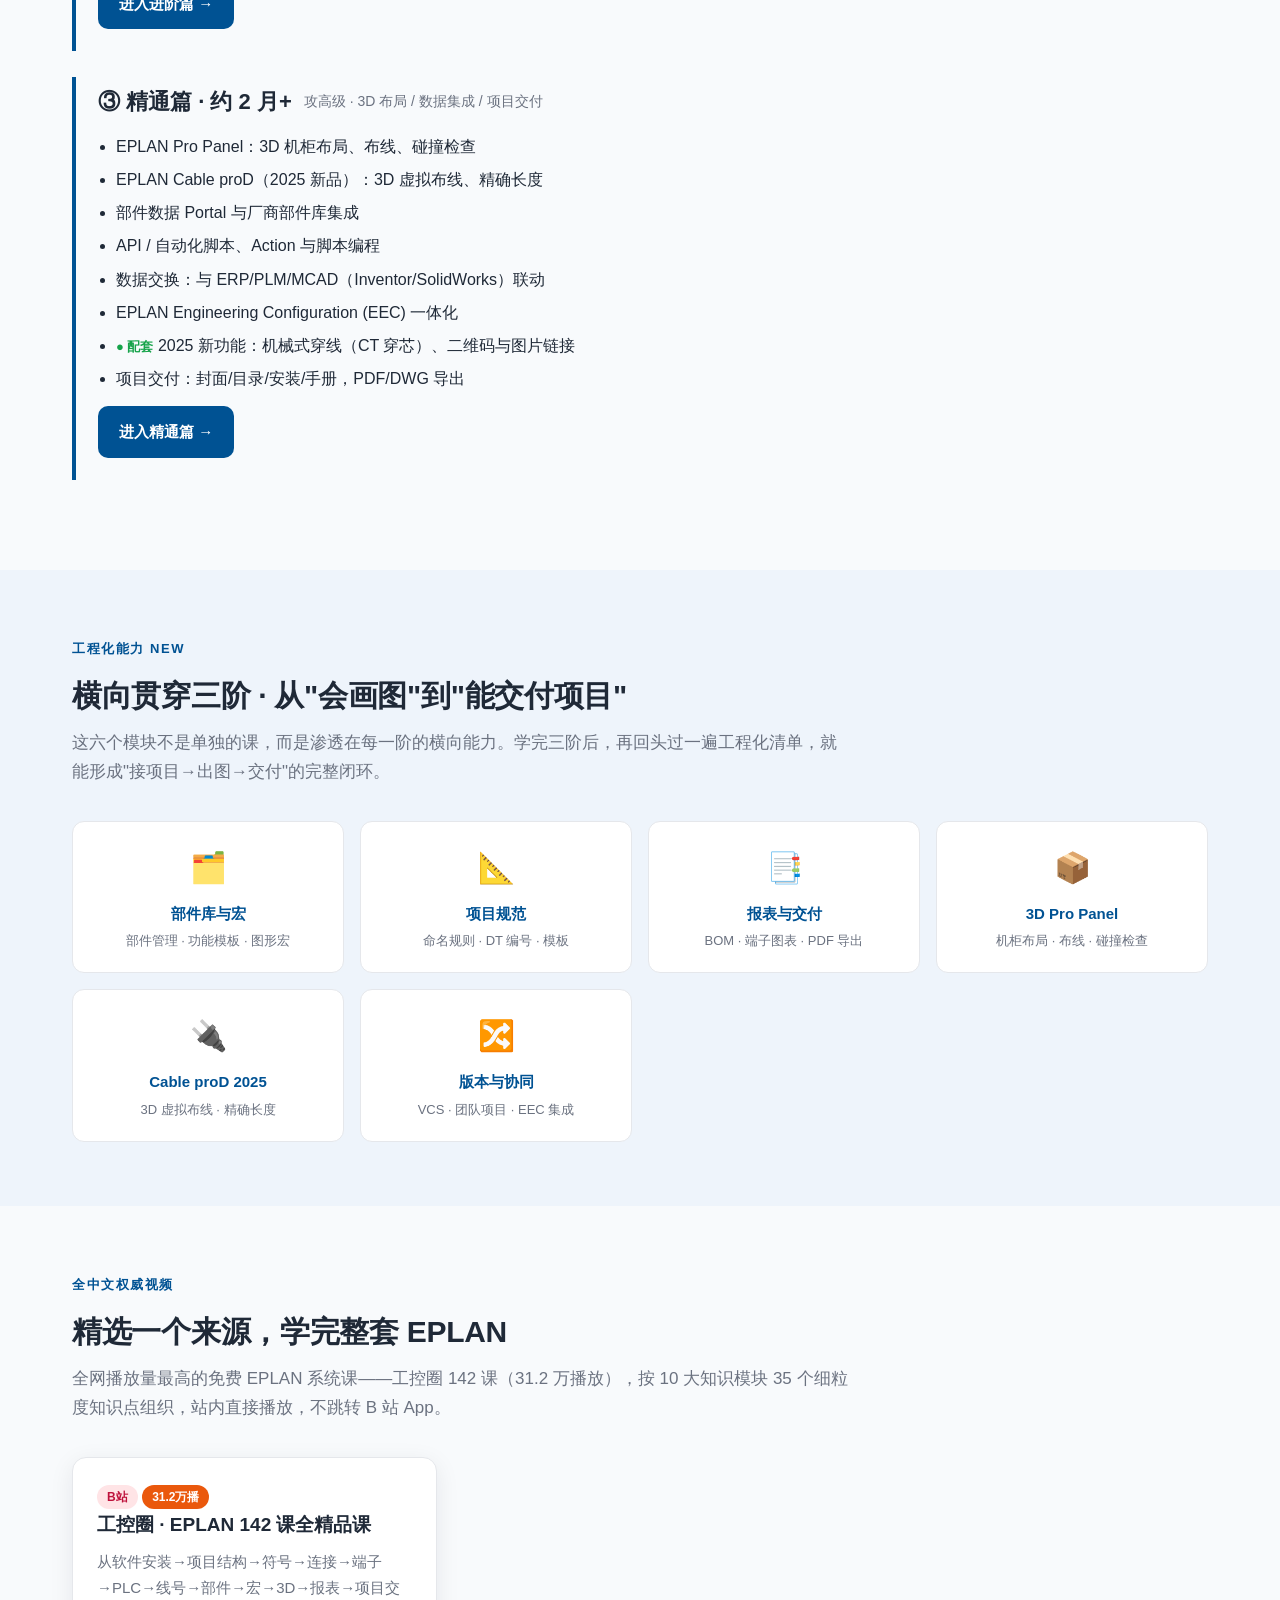
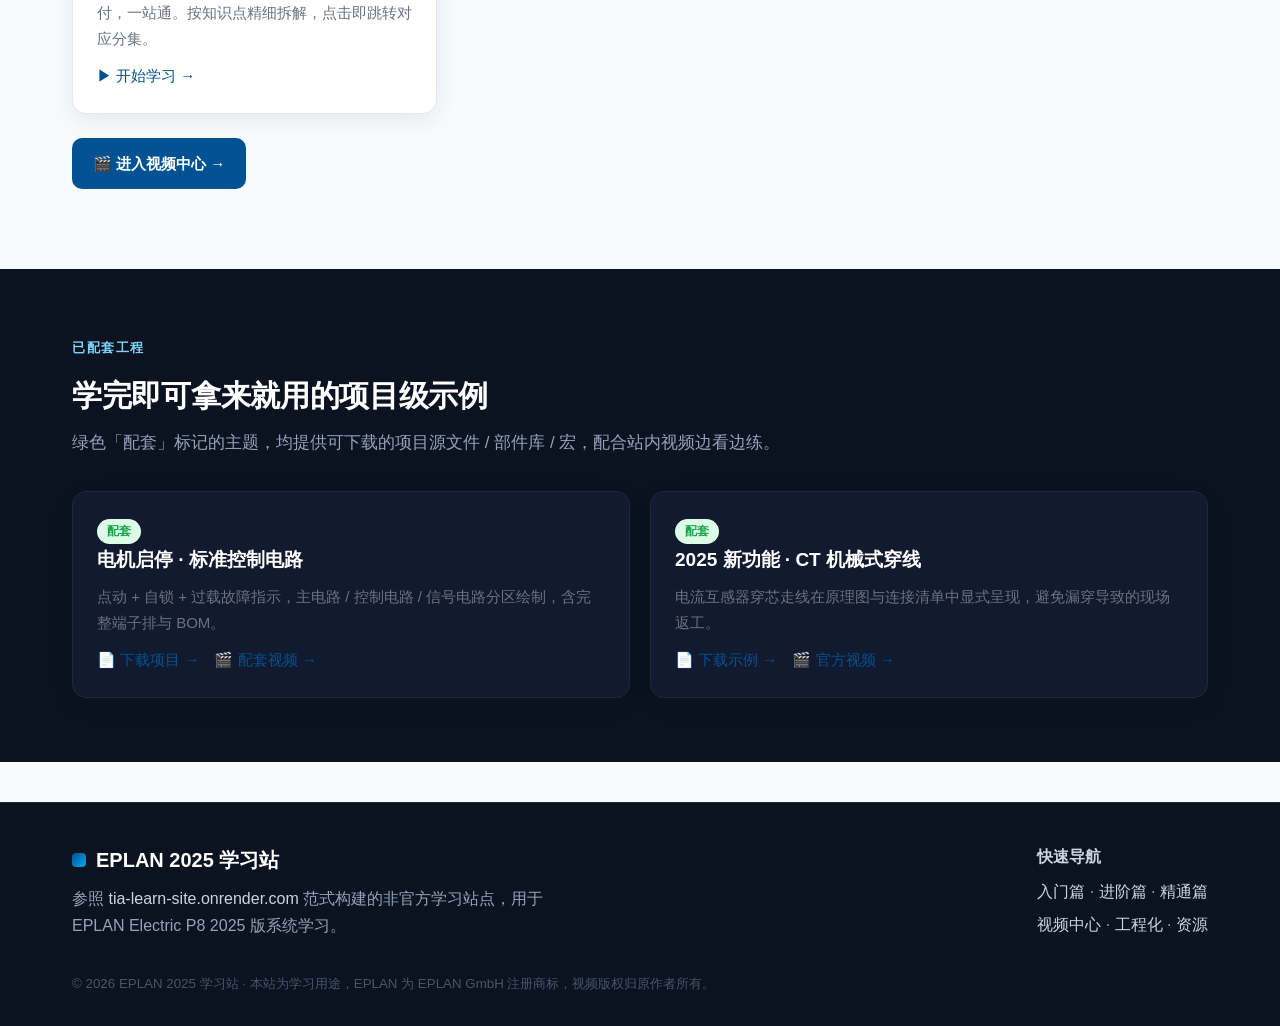
==== commit d6e4f56d: "重构视频中心: 精选工控圈BV15B4y1h75q(142课)为唯一来源, 按10模块35知识点细粒度组织 videos/index.html: 移除多视频源混乱, 单一视频+模块Tab+知识点卡片+" ====
--- a/index.html
+++ b/index.html
@@ -38,7 +38,7 @@
     <div class="stats">
       <div><div class="num">3</div><div class="lbl">三阶课程主线</div></div>
       <div><div class="num">24</div><div class="lbl">主题模块</div></div>
-      <div><div class="num">11</div><div class="lbl">中文视频源</div></div>
+      <div><div class="num">142</div><div class="lbl">精选课程</div></div>
       <div><div class="num">6</div><div class="lbl">工程化能力模块</div></div>
     </div>
   </div>
@@ -145,29 +145,18 @@
   <section class="section">
     <div class="wrap">
       <span class="eyebrow">全中文权威视频</span>
-      <h2>把最好的中文老师，请到同一个教室</h2>
-      <p class="lead">所有视频均为<strong>中文讲解</strong>，来自 EPLAN 官方中文频道与 B 站系统化中文 UP 主。站内直接播放，不跳转 B 站 App，移动端直放，听完即懂。</p>
+      <h2>精选一个来源，学完整套 EPLAN</h2>
+      <p class="lead">全网播放量最高的免费 EPLAN 系统课——工控圈 142 课（31.2 万播放），按 10 大知识模块 35 个细粒度知识点组织，站内直接播放，不跳转 B 站 App。</p>
       <div class="grid g3">
         <div class="card">
-          <span class="badge official">官方</span>
-          <h3>EPLAN 官方中文 · 入门培训 16 讲</h3>
-          <p>EPLAN 官方中文频道出品，按设计流程系统讲解，从项目结构到 2D 布局、报表生成、项目备份，全流程覆盖。</p>
-          <p style="margin-top:12px"><a href="videos/index.html#v1">观看 →</a></p>
+          <span class="badge bili">B站</span>
+          <span class="badge" style="background:#ea580c;color:#fff">31.2万播</span>
+          <h3>工控圈 · EPLAN 142 课全精品课</h3>
+          <p>从软件安装→项目结构→符号→连接→端子→PLC→线号→部件→宏→3D→报表→项目交付，一站通。按知识点精细拆解，点击即跳转对应分集。</p>
+          <p style="margin-top:12px"><a href="videos/index.html#p1">▶ 开始学习 →</a></p>
         </div>
-        <div class="card">
-          <span class="badge bili">B站</span>
-          <h3>工控平台 · 零基础 30 讲</h3>
-          <p>专为零基础打造的中文系统课，从软件安装到屏蔽线束，30 讲循序渐进。</p>
-          <p style="margin-top:12px"><a href="videos/index.html#v2">观看 →</a></p>
-        </div>
-        <div class="card">
-          <span class="badge bili">B站</span>
-          <h3>自学电控 · 15.5 小时全集</h3>
-          <p>B 站超长中文全集，一口气讲完 EPLAN P8，适合想一次系统学完的读者。</p>
-          <p style="margin-top:12px"><a href="videos/index.html#v3">观看 →</a></p>
-        </div>
-      </div>
-      <p style="margin-top:24px"><a class="btn btn-brand" href="videos/index.html">🎬 进入视频中心，查看全部 11 个中文视频源 →</a></p>
+      </div>
+      <p style="margin-top:24px"><a class="btn btn-brand" href="videos/index.html">🎬 进入视频中心 →</a></p>
     </div>
   </section>
 
@@ -182,13 +171,13 @@
           <span class="badge 配套">配套</span>
           <h3 style="color:#fff">电机启停 · 标准控制电路</h3>
           <p>点动 + 自锁 + 过载故障指示，主电路 / 控制电路 / 信号电路分区绘制，含完整端子排与 BOM。</p>
-          <p style="margin-top:12px"><a href="resources/index.html#motor">📄 下载项目 →</a>　<a href="videos/index.html#v6">🎬 配套视频 →</a></p>
+          <p style="margin-top:12px"><a href="resources/index.html#motor">📄 下载项目 →</a>　<a href="videos/index.html#p6">🎬 配套视频 →</a></p>
         </div>
         <div class="card" style="background:#111a2e;border-color:#1f2937;color:#cbd5e1">
           <span class="badge 配套">配套</span>
           <h3 style="color:#fff">2025 新功能 · CT 机械式穿线</h3>
           <p>电流互感器穿芯走线在原理图与连接清单中显式呈现，避免漏穿导致的现场返工。</p>
-          <p style="margin-top:12px"><a href="resources/index.html#ct">📄 下载示例 →</a>　<a href="videos/index.html#v5">🎬 官方视频 →</a></p>
+          <p style="margin-top:12px"><a href="resources/index.html#ct">📄 下载示例 →</a>　<a href="videos/index.html#p5">🎬 官方视频 →</a></p>
         </div>
       </div>
     </div>
--- a/css/style.css
+++ b/css/style.css
@@ -199,6 +199,33 @@
 
 /* 我的记录页 */
 .hist-grid{display:grid;grid-template-columns:repeat(auto-fill,minmax(280px,1fr));gap:14px;margin-top:20px}
+
+/* 教学内容样式 */
+.topic-detail{margin-top:14px;padding-top:14px;border-top:1px dashed var(--line)}
+.topic-detail h4{margin:0 0 6px;font-size:15px;color:var(--brand)}
+.topic-detail p{font-size:14px;color:var(--ink);margin:0 0 10px}
+.step-list{counter-reset:step;list-style:none;padding:0;margin:0 0 10px}
+.step-list li{counter-increment:step;position:relative;padding-left:30px;margin:5px 0;font-size:14px;color:var(--ink)}
+.step-list li::before{content:counter(step);position:absolute;left:0;top:0;width:22px;height:22px;border-radius:50%;background:var(--brand);color:#fff;font-size:12px;font-weight:700;display:flex;align-items:center;justify-content:center}
+.tip-box{background:#fef3c7;border:1px solid #fcd34d;border-radius:8px;padding:10px 14px;margin:8px 0;font-size:13px;color:#92400e}
+.tip-box strong{color:#78350f}
+.warn-box{background:#fee2e2;border:1px solid #fca5a5;border-radius:8px;padding:10px 14px;margin:8px 0;font-size:13px;color:#991b1b}
+.warn-box strong{color:#7f1d1d}
+
+/* 模块Tab + 知识点列表 */
+.mod-tabs{display:flex;flex-wrap:wrap;gap:6px;margin-bottom:14px}
+.mod-tabs button{padding:6px 14px;border:1px solid var(--line);background:#fff;border-radius:20px;font-size:13px;color:var(--muted);cursor:pointer;transition:all .2s}
+.mod-tabs button:hover{border-color:var(--brand);color:var(--brand)}
+.mod-tabs button.active{background:var(--brand);color:#fff;border-color:var(--brand)}
+.kp-item{display:flex;align-items:flex-start;gap:10px;padding:10px 12px;border-radius:8px;cursor:pointer;transition:background .15s;border:1px solid transparent}
+.kp-item:hover{background:rgba(0,82,147,.06)}
+.kp-item.active{background:rgba(0,82,147,.12);border-color:var(--brand)}
+.kp-item .kp-num{flex-shrink:0;width:28px;height:28px;border-radius:6px;background:#1e3a5f;color:#7dd3fc;font-size:11px;font-weight:700;display:flex;align-items:center;justify-content:center}
+.kp-item.active .kp-num{background:var(--brand);color:#fff}
+.kp-item .kp-main{flex:1;min-width:0}
+.kp-item .kp-title{font-size:14px;font-weight:600;color:var(--ink);line-height:1.4}
+.kp-item .kp-desc{font-size:12px;color:var(--muted);margin-top:2px;line-height:1.3}
+.kp-item .kp-tag{flex-shrink:0;font-size:11px;color:#64748b;background:#f1f5f9;padding:2px 8px;border-radius:10px;white-space:nowrap}
 .hist-card{display:flex;gap:14px;align-items:flex-start;background:#fff;border:1px solid var(--line);border-radius:12px;padding:16px;text-decoration:none;color:var(--ink);transition:box-shadow .2s,transform .2s,border-color .2s}
 .hist-card:hover{box-shadow:0 8px 24px rgba(0,82,147,.12);transform:translateY(-2px);border-color:var(--brand)}
 .hist-card .hc-ico{font-size:24px;line-height:1.4;flex-shrink:0}
